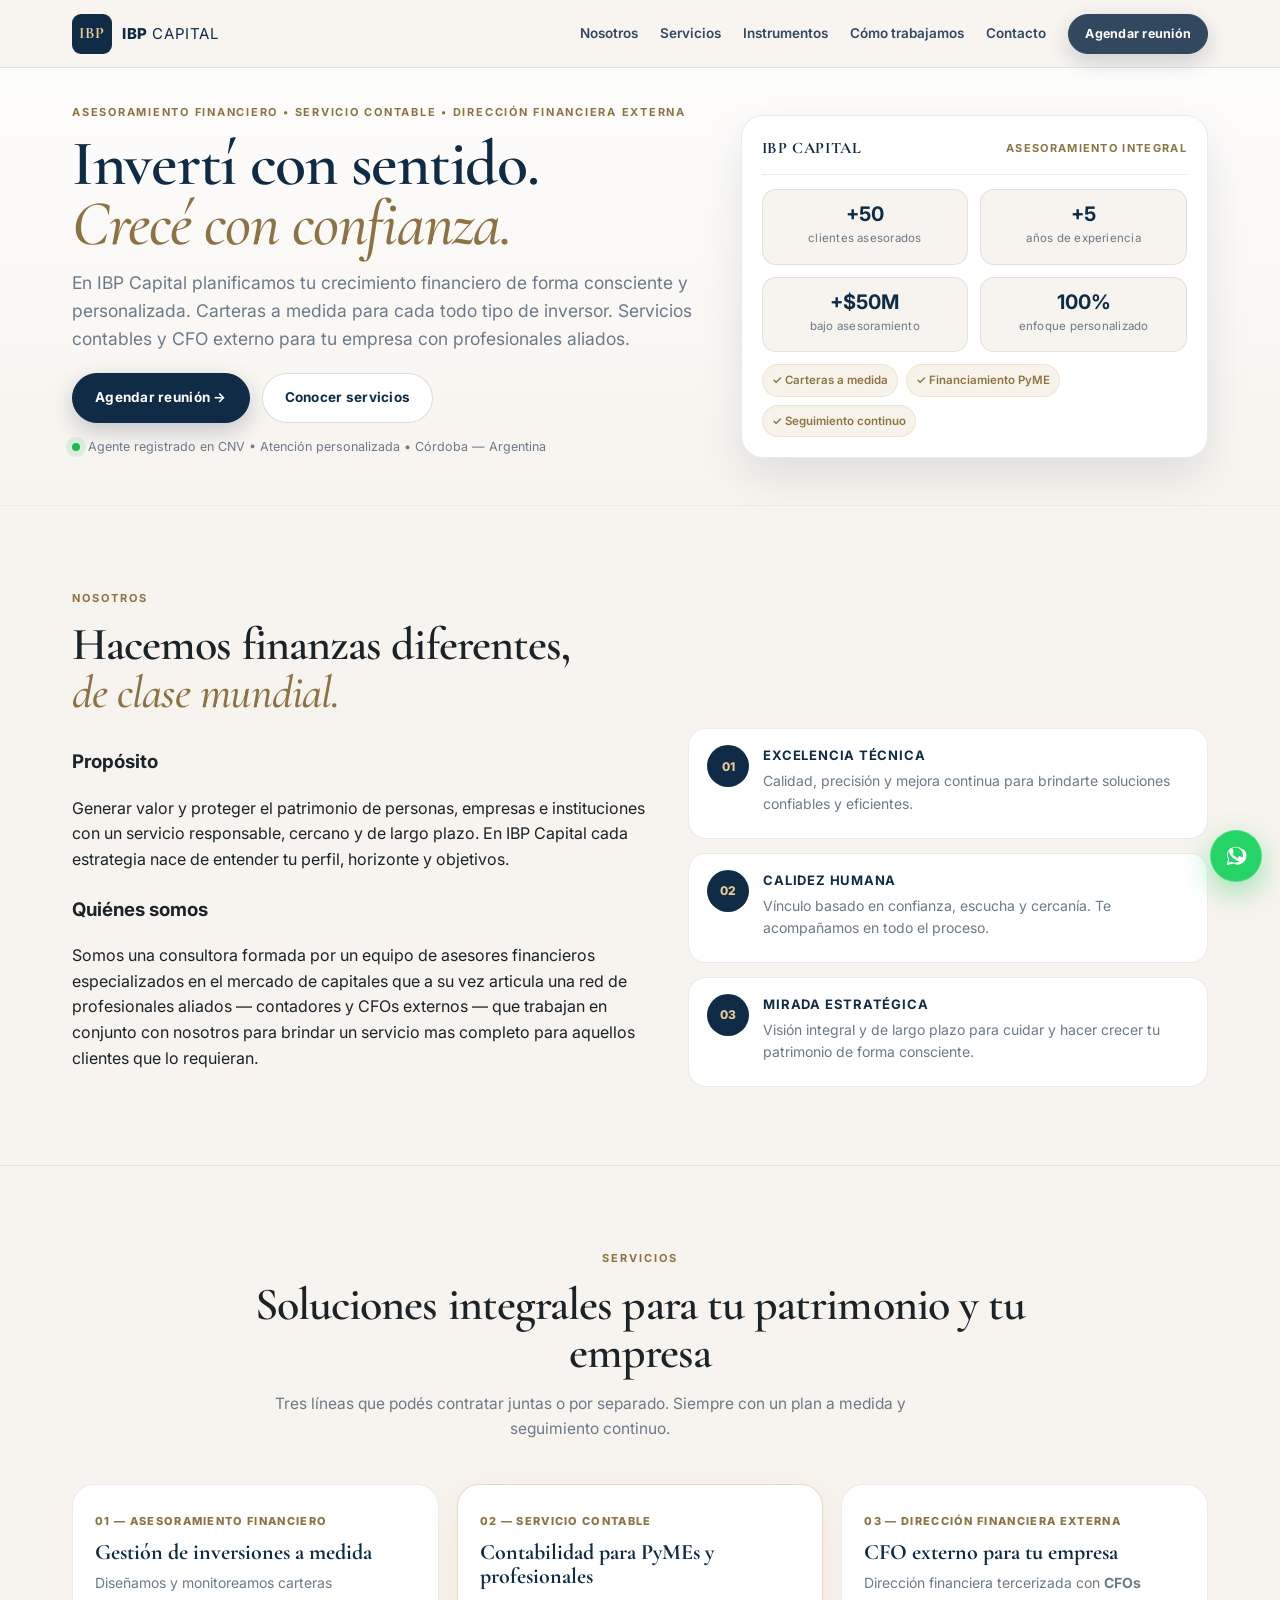
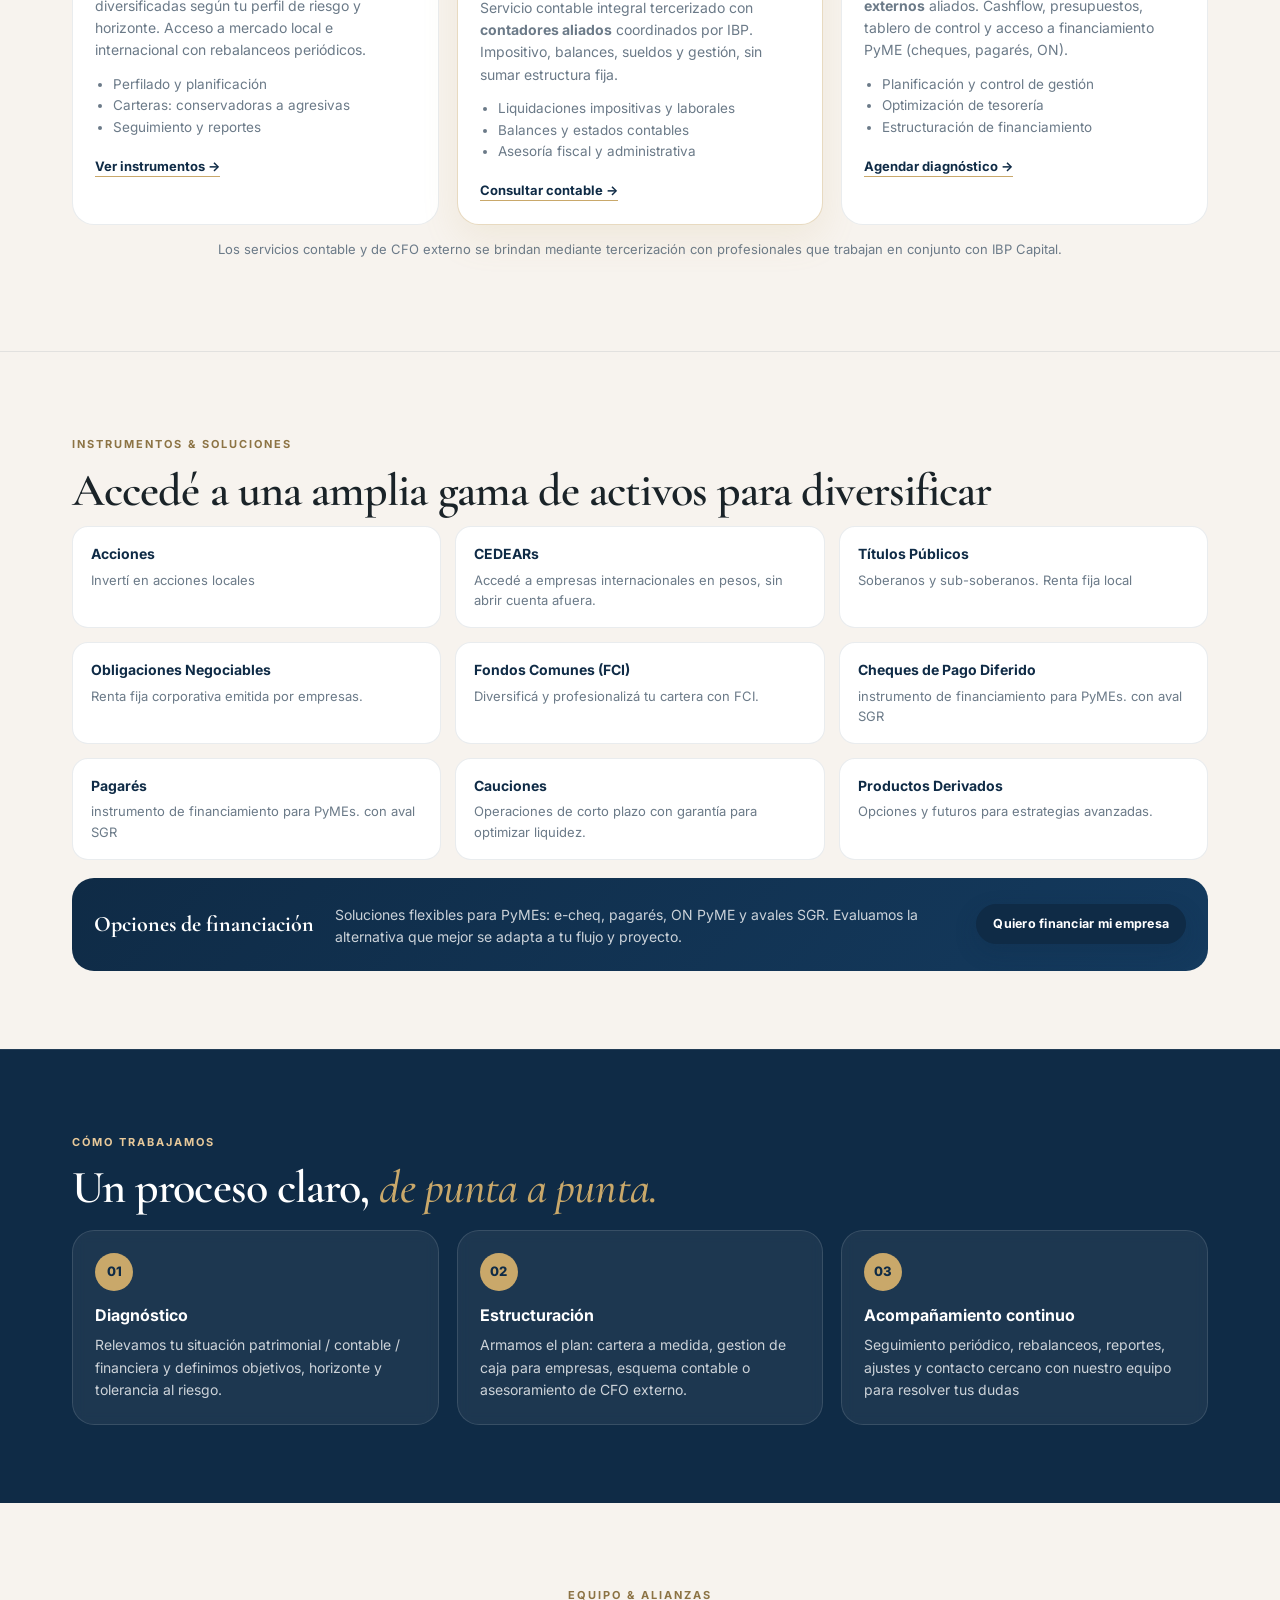
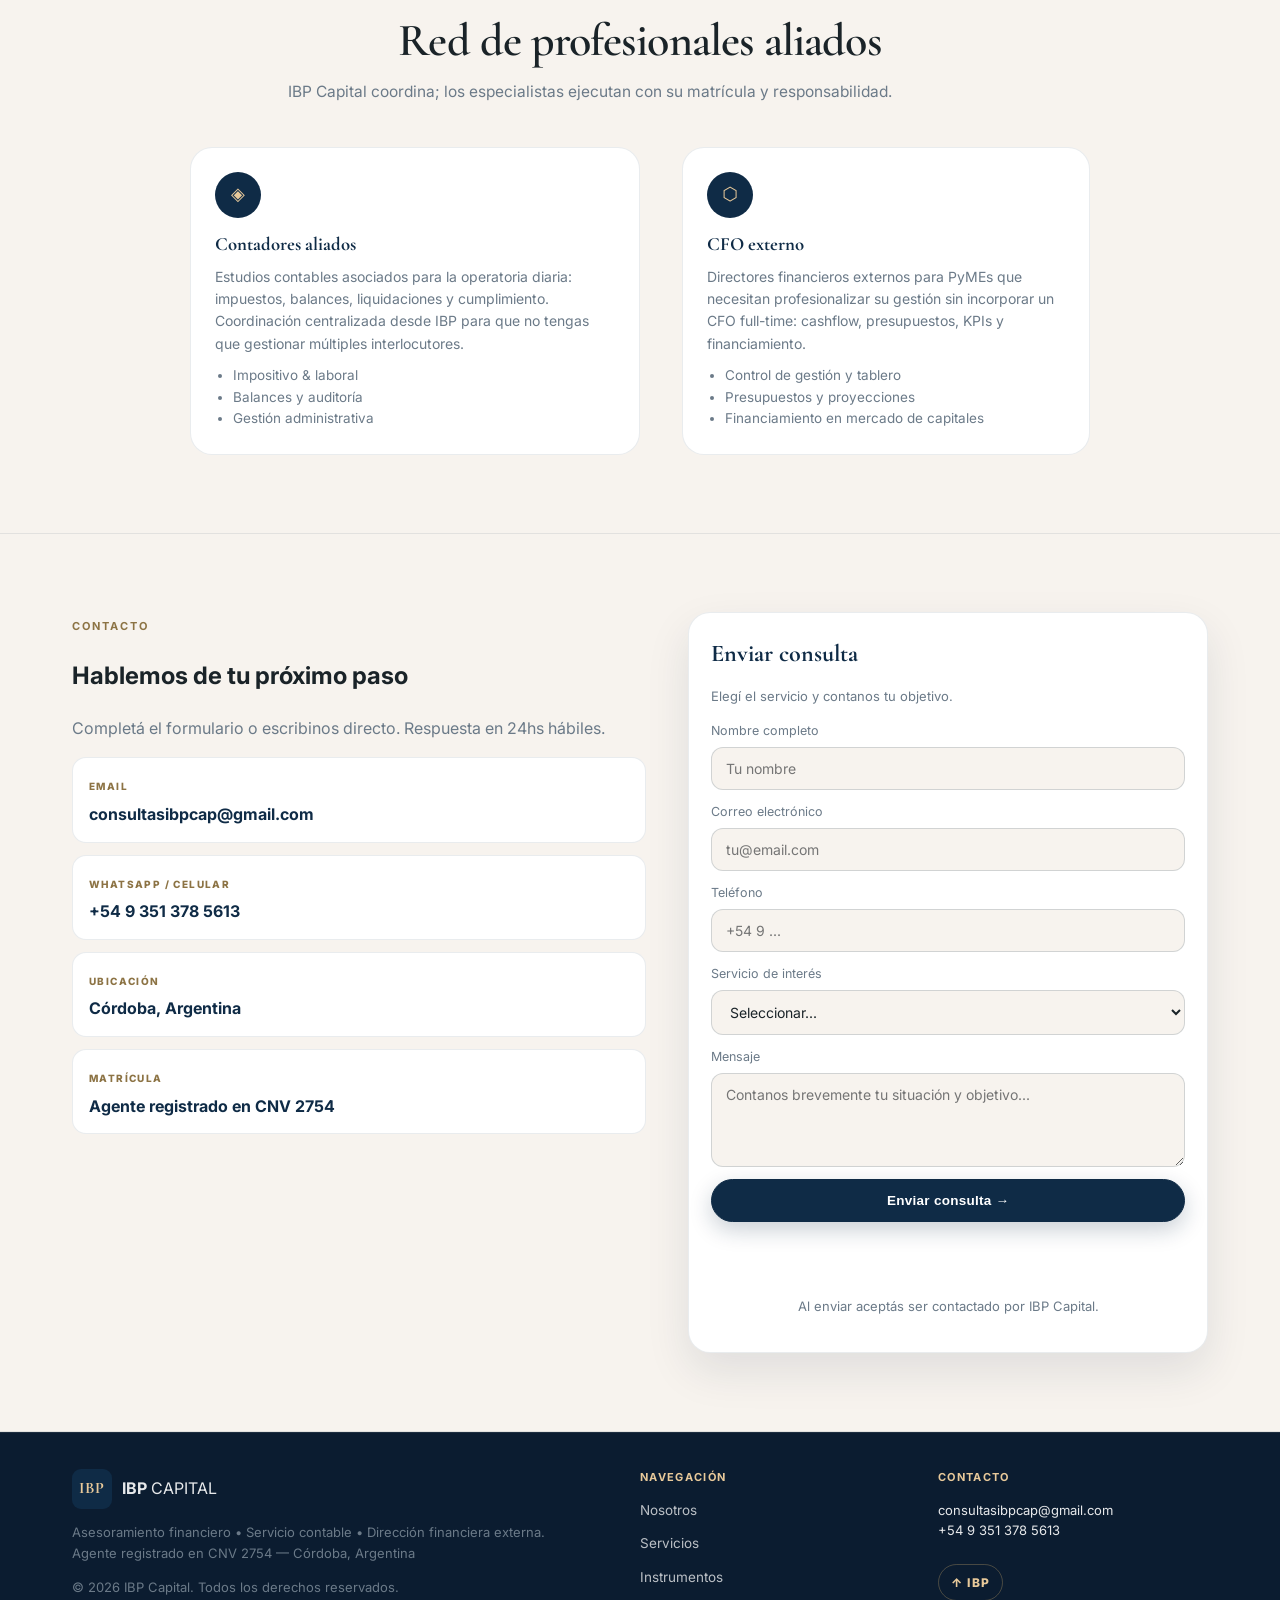
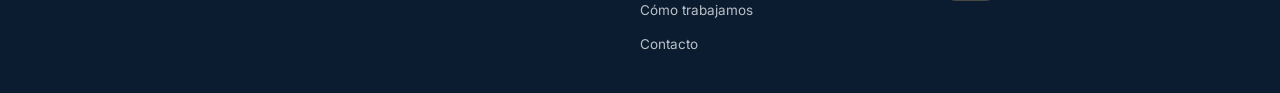
==== index.html @ ffd7634f "feat: IBP Capital v1 - HTML light crema + formularios a consultasibpcap@gmail.com" ====
<!DOCTYPE html>
<html lang="es">
<head>
  <meta charset="UTF-8" />
  <meta name="viewport" content="width=device-width, initial-scale=1.0" />
  <!-- EDITABLE: SEO -->
  <title>IBP Capital | Asesoramiento financiero, servicio contable y dirección financiera externa</title>
  <meta name="description" content="IBP Capital — Asesoramiento financiero, servicio contable y dirección financiera externa (CFO externo) para PyMEs, empresas y familias. Estrategias a medida, con profesionales aliados. Agente registrado CNV." />
  <meta property="og:title" content="IBP Capital" />
  <meta property="og:description" content="Invertí con sentido. Crecé con confianza. Asesoramiento financiero + Contable + CFO externo." />
  <link rel="icon" href="data:image/svg+xml,<svg xmlns='http://www.w3.org/2000/svg' viewBox='0 0 32 32'><rect width='32' height='32' rx='6' fill='%230F2B46'/><text x='50%' y='55%' dominant-baseline='middle' text-anchor='middle' font-family='serif' font-weight='700' font-size='14' fill='%23C9A86A'>IBP</text></svg>" />
  <link rel="preconnect" href="https://fonts.googleapis.com">
  <link rel="preconnect" href="https://fonts.gstatic.com" crossorigin>
  <link href="https://fonts.googleapis.com/css2?family=Cormorant+Garamond:wght@500;600;700&family=Inter:wght@400;500;600;700&display=swap" rel="stylesheet">
  <link rel="stylesheet" href="css/style.css" />
</head>
<body>
  <!-- NAVBAR -->
  <nav class="navbar" id="navbar">
    <div class="container nav-inner">
      <a href="#inicio" class="logo" aria-label="IBP Capital inicio">
        <!-- LOGO PROVISORIO tipográfico -->
        <span class="logo-mark">IBP</span>
        <span class="logo-text"><strong>IBP</strong> CAPITAL</span>
      </a>
      <div class="nav-links" id="navLinks">
        <a href="#nosotros">Nosotros</a>
        <a href="#servicios">Servicios</a>
        <a href="#instrumentos">Instrumentos</a>
        <a href="#metodo">Cómo trabajamos</a>
        <a href="#contacto">Contacto</a>
        <a href="#contacto" class="btn btn-navy btn-sm">Agendar reunión</a>
      </div>
      <button class="hamburger" id="hamburger" aria-label="Abrir menú"><span></span><span></span><span></span></button>
    </div>
  </nav>

  <!-- HERO -->
  <section id="inicio" class="hero">
    <div class="container hero-grid">
      <div>
        <!-- EDITABLE: Hero -->
        <p class="eyebrow reveal">Asesoramiento financiero • Servicio contable • Dirección financiera externa</p>
        <h1 class="reveal d1">Invertí con sentido.<br><span>Crecé con confianza.</span></h1>
        <p class="hero-sub reveal d2">En IBP Capital planificamos tu crecimiento financiero de forma consciente y personalizada. Carteras a medida para cada todo tipo de inversor. Servicios contables y CFO externo para tu empresa con profesionales aliados.</p>
        <div class="hero-actions reveal d3">
          <a href="#contacto" class="btn btn-navy">Agendar reunión →</a>
          <a href="#servicios" class="btn btn-ghost">Conocer servicios</a>
        </div>
        <p class="hero-trust reveal d3"><span class="dot"></span> Agente registrado en CNV • Atención personalizada • Córdoba — Argentina</p>
      </div>
      <div class="hero-card reveal d1">
        <div class="hero-card-head">
          <strong>IBP CAPITAL</strong><span>Asesoramiento integral</span>
        </div>
        <div class="hero-stats">
          <!-- EDITABLE: Stats -->
          <div><strong>+50</strong><span>clientes asesorados</span></div>
          <div><strong>+5</strong><span>años de experiencia</span></div>
          <div><strong>+$50M</strong><span>bajo asesoramiento</span></div>
          <div><strong>100%</strong><span>enfoque personalizado</span></div>
        </div>
        <div class="hero-mini">
          <span>✓ Carteras a medida</span><span>✓ Financiamiento PyME</span><span>✓ Seguimiento continuo</span>
        </div>
      </div>
    </div>
  </section>

  <!-- PROPÓSITO / VALORES — inspiración SyC -->
  <section id="nosotros" class="section">
    <div class="container">
      <div class="section-header reveal">
        <span class="section-num">Nosotros</span>
        <h2>Hacemos finanzas diferentes,<br><em>de clase mundial.</em></h2>
      </div>
      <div class="grid-2">
        <!-- EDITABLE: Nosotros -->
        <div class="reveal">
          <h3>Propósito</h3>
          <p>Generar valor y proteger el patrimonio de personas, empresas e instituciones con un servicio responsable, cercano y de largo plazo. En IBP Capital cada estrategia nace de entender tu perfil, horizonte y objetivos.</p>
          <h3 style="margin-top:22px">Quiénes somos</h3>
          <p>Somos una consultora formada por un equipo de asesores financieros especializados en el mercado de capitales que a su vez articula una red de profesionales aliados — contadores y CFOs externos — que trabajan en conjunto con nosotros para brindar un servicio mas completo para aquellos clientes que lo requieran.</p>

        </div>
        <div class="valores reveal d1">
          <div class="valor">
            <span>01</span>
            <div><h4>Excelencia Técnica</h4><p>Calidad, precisión y mejora continua para brindarte soluciones confiables y eficientes.</p></div>
          </div>
          <div class="valor">
            <span>02</span>
            <div><h4>Calidez Humana</h4><p>Vínculo basado en confianza, escucha y cercanía. Te acompañamos en todo el proceso.</p></div>
          </div>
          <div class="valor">
            <span>03</span>
            <div><h4>Mirada Estratégica</h4><p>Visión integral y de largo plazo para cuidar y hacer crecer tu patrimonio de forma consciente.</p></div>
          </div>

        </div>
      </div>
    </div>
  </section>

  <!-- SERVICIOS PRINCIPALES — 3 pilares IBP -->
  <section id="servicios" class="section section-cream">
    <div class="container">
      <div class="section-header center reveal">
        <span class="section-num">Servicios</span>
        <!-- EDITABLE: Header servicios -->
        <h2>Soluciones integrales para tu patrimonio y tu empresa</h2>
        <p class="section-sub">Tres líneas que podés contratar juntas o por separado. Siempre con un plan a medida y seguimiento continuo.</p>
      </div>
      <div class="cards-3">
        <!-- EDITABLE: Servicio 1 -->
        <article class="card reveal">
          <span class="card-num">01 — Asesoramiento financiero</span>
          <h3>Gestión de inversiones a medida</h3>
          <p>Diseñamos y monitoreamos carteras diversificadas según tu perfil de riesgo y horizonte. Acceso a mercado local e internacional con rebalanceos periódicos.</p>
          <ul>
            <li>Perfilado y planificación</li>
            <li>Carteras: conservadoras a agresivas</li>
            <li>Seguimiento y reportes</li>
          </ul>
          <a href="#instrumentos" class="card-link">Ver instrumentos →</a>
        </article>
        <!-- EDITABLE: Servicio 2 -->
        <article class="card card-featured reveal d1">
          <span class="card-num">02 — Servicio contable</span>
          <h3>Contabilidad para PyMEs y profesionales</h3>
          <p>Servicio contable integral tercerizado con <strong>contadores aliados</strong> coordinados por IBP. Impositivo, balances, sueldos y gestión, sin sumar estructura fija.</p>
          <ul>
            <li>Liquidaciones impositivas y laborales</li>
            <li>Balances y estados contables</li>
            <li>Asesoría fiscal y administrativa</li>
          </ul>
          <a href="#contacto" class="card-link">Consultar contable →</a>
        </article>
        <!-- EDITABLE: Servicio 3 -->
        <article class="card reveal d2">
          <span class="card-num">03 — Dirección financiera externa</span>
          <h3>CFO externo para tu empresa</h3>
          <p>Dirección financiera tercerizada con <strong>CFOs externos</strong> aliados. Cashflow, presupuestos, tablero de control y acceso a financiamiento PyME (cheques, pagarés, ON).</p>
          <ul>
            <li>Planificación y control de gestión</li>
            <li>Optimización de tesorería</li>
            <li>Estructuración de financiamiento</li>
          </ul>
          <a href="#contacto" class="card-link">Agendar diagnóstico →</a>
        </article>
      </div>
      <p class="center muted small" style="margin-top:14px">Los servicios contable y de CFO externo se brindan mediante tercerización con profesionales que trabajan en conjunto con IBP Capital.</p>
    </div>
  </section>

  <!-- INSTRUMENTOS — grid SyC -->
  <section id="instrumentos" class="section">
    <div class="container">
      <div class="section-header reveal">
        <span class="section-num">Instrumentos & Soluciones</span>
        <h2>Accedé a una amplia gama de activos para diversificar</h2>

      </div>
      <div class="grid-instrumentos reveal d1">
        <!-- EDITABLE: cada instrumento -->
        <div class="inst"><h4>Acciones</h4><p>Invertí en acciones locales</p></div>
        <div class="inst"><h4>CEDEARs</h4><p>Accedé a empresas internacionales en pesos, sin abrir cuenta afuera.</p></div>
        <div class="inst"><h4>Títulos Públicos</h4><p>Soberanos y sub-soberanos. Renta fija local</p></div>
        <div class="inst"><h4>Obligaciones Negociables</h4><p>Renta fija corporativa emitida por empresas.</p></div>
        <div class="inst"><h4>Fondos Comunes (FCI)</h4><p>Diversificá y profesionalizá tu cartera con FCI.</p></div>
        <div class="inst"><h4>Cheques de Pago Diferido</h4><p>instrumento de financiamiento para PyMEs. con aval SGR</p></div>
        <div class="inst"><h4>Pagarés</h4><p>instrumento de financiamiento para PyMEs. con aval SGR</p></div>
        <div class="inst"><h4>Cauciones</h4><p>Operaciones de corto plazo con garantía para optimizar liquidez.</p></div>
        <div class="inst"><h4>Productos Derivados</h4><p>Opciones y futuros para estrategias avanzadas.</p></div>
      </div>
      <div class="financiacion reveal">
        <h3>Opciones de financiación</h3>
        <p>Soluciones flexibles para PyMEs: e-cheq, pagarés, ON PyME y avales SGR. Evaluamos la alternativa que mejor se adapta a tu flujo y proyecto.</p>
        <a href="#contacto" class="btn btn-navy btn-sm">Quiero financiar mi empresa</a>
      </div>
    </div>
  </section>

  <!-- CÓMO TRABAJAMOS — 3 pasos Mabra -->
  <section id="metodo" class="section section-navy">
    <div class="container">
      <div class="section-header reveal">
        <span class="section-num light">Cómo trabajamos</span>
        <h2 style="color:#fff">Un proceso claro, <em style="color:var(--gold)">de punta a punta.</em></h2>
      </div>
      <div class="steps">
        <div class="step reveal">
          <span>01</span>
          <h4>Diagnóstico</h4>
          <p>Relevamos tu situación patrimonial / contable / financiera y definimos objetivos, horizonte y tolerancia al riesgo.</p>
        </div>
        <div class="step reveal d1">
          <span>02</span>
          <h4>Estructuración</h4>
          <p>Armamos el plan: cartera a medida, gestion de caja para empresas, esquema contable o asesoramiento de CFO externo.</p>
        </div>
        <div class="step reveal d2">
          <span>03</span>
          <h4>Acompañamiento continuo</h4>
          <p>Seguimiento periódico, rebalanceos, reportes, ajustes y contacto cercano con nuestro equipo para resolver tus dudas</p>
        </div>
      </div>
    </div>
  </section>

  <!-- EQUIPO / ALIANZAS — solo Contador y CFO externo -->
  <section class="section">
    <div class="container">
      <div class="section-header center reveal">
        <span class="section-num">Equipo & Alianzas</span>
        <h2>Red de profesionales aliados</h2>
        <p class="section-sub">IBP Capital coordina; los especialistas ejecutan con su matrícula y responsabilidad.</p>
      </div>
      <div class="grid-2 equipo-grid">
        <div class="equipo-card reveal">
          <div class="equipo-icon">◈</div>
          <h3>Contadores aliados</h3>
          <p>Estudios contables asociados para la operatoria diaria: impuestos, balances, liquidaciones y cumplimiento. Coordinación centralizada desde IBP para que no tengas que gestionar múltiples interlocutores.</p>
          <ul><li>Impositivo & laboral</li><li>Balances y auditoría</li><li>Gestión administrativa</li></ul>
        </div>
        <div class="equipo-card reveal d1">
          <div class="equipo-icon">⬡</div>
          <h3>CFO externo</h3>
          <p>Directores financieros externos para PyMEs que necesitan profesionalizar su gestión sin incorporar un CFO full-time: cashflow, presupuestos, KPIs y financiamiento.</p>
          <ul><li>Control de gestión y tablero</li><li>Presupuestos y proyecciones</li><li>Financiamiento en mercado de capitales</li></ul>
        </div>
      </div>
    </div>
  </section>

  <!-- CONTACTO -->
  <section id="contacto" class="section section-cream">
    <div class="container">
      <div class="grid-2">
        <div class="reveal">
          <span class="section-num">Contacto</span>
          <h2>Hablemos de tu próximo paso</h2>
          <p class="muted">Completá el formulario o escribinos directo. Respuesta en 24hs hábiles.</p>
          <div class="contact-info">
            <!-- EDITABLE: Contacto -->
            <div class="ci"><span>Email</span><a href="mailto:consultasibpcap@gmail.com">consultasibpcap@gmail.com</a></div>
            <div class="ci"><span>WhatsApp / Celular</span><a href="https://wa.me/5493513785613?text=Hola%20IBP%20Capital%20quisiera%20asesoramiento">+54 9 351 378 5613</a></div>
            <div class="ci"><span>Ubicación</span><strong>Córdoba, Argentina</strong></div>
            <div class="ci"><span>Matrícula</span><strong>Agente registrado en CNV 2754</strong></div>
          </div>
        </div>
        <div class="form-wrap reveal d1">
          <h3>Enviar consulta</h3>
          <p class="muted small">Elegí el servicio y contanos tu objetivo.</p>
          <!-- EDITABLE: Formulario -->
          <form id="contactForm" action="https://formsubmit.co/consultasibpcap@gmail.com" method="POST">
            <input type="hidden" name="_subject" value="Nueva consulta IBP Capital web" />
            <input type="hidden" name="_captcha" value="false" />
            <input type="hidden" name="_template" value="table" />
            <input type="hidden" name="_next" value="https://ibp-capital.vercel.app" />
            <input type="text" name="_honey" style="display:none" />
            <label>Nombre completo<input type="text" name="nombre" placeholder="Tu nombre" required /></label>
            <label>Correo electrónico<input type="email" name="email" placeholder="tu@email.com" required /></label>
            <label>Teléfono<input type="tel" name="telefono" placeholder="+54 9 ... " /></label>
            <label>Servicio de interés
              <select name="servicio" required>
                <option value="">Seleccionar...</option>
                <option>Asesoramiento financiero</option>
                <option>Servicio contable</option>
                <option>Dirección financiera externa (CFO)</option>
                <option>Financiamiento PyME</option>
                <option>Otro</option>
              </select>
            </label>
            <label>Mensaje<textarea name="mensaje" rows="4" placeholder="Contanos brevemente tu situación y objetivo..." required></textarea></label>
            <button type="submit" class="btn btn-navy btn-block" id="submitBtn">Enviar consulta →</button>
            <p id="formStatus" class="form-status"></p>
            <p class="muted small" style="text-align:center; margin-top:6px">Al enviar aceptás ser contactado por IBP Capital.</p>
          </form>
        </div>
      </div>
    </div>
  </section>

  <footer class="footer">
    <div class="container">
      <div class="footer-grid">
        <div>
          <div class="logo footer-logo"><span class="logo-mark">IBP</span><span><strong>IBP</strong> CAPITAL</span></div>
          <p class="muted small">Asesoramiento financiero • Servicio contable • Dirección financiera externa.<br>Agente registrado en CNV 2754 — Córdoba, Argentina</p>
          <p class="muted small">© 2026 IBP Capital. Todos los derechos reservados.</p>
        </div>
        <div>
          <h4>Navegación</h4>
          <ul class="footer-links">
            <li><a href="#nosotros">Nosotros</a></li><li><a href="#servicios">Servicios</a></li><li><a href="#instrumentos">Instrumentos</a></li><li><a href="#metodo">Cómo trabajamos</a></li><li><a href="#contacto">Contacto</a></li>
          </ul>
        </div>
        <div>
          <h4>Contacto</h4>
          <p class="small"><a href="mailto:consultasibpcap@gmail.com">consultasibpcap@gmail.com</a><br><a href="https://wa.me/5493513785613">+54 9 351 378 5613</a></p>
          <a href="#inicio" class="to-top">↑ IBP</a>
        </div>
      </div>
    </div>
  </footer>

  <a class="whatsapp-float" href="https://wa.me/5493513785613?text=Hola%20IBP%20Capital%20quisiera%20asesoramiento" target="_blank" rel="noopener" aria-label="WhatsApp IBP Capital">
    <svg viewBox="0 0 24 24" width="22" height="22" fill="currentColor"><path d="M19.05 4.94A9.91 9.91 0 0 0 12.04 2C6.58 2 2.14 6.45 2.14 10.92c0 1.57.41 3.1 1.19 4.45L2 22l6.77-1.78a9.87 9.87 0 0 0 4.74 1.21h.01c5.46 0 9.9-4.45 9.9-9.92 0-2.65-1.03-5.14-2.9-7.01l.03.04ZM12.05 19.6h-.01a8.13 8.13 0 0 1-4.15-1.14l-.3-.18-4.02 1.06 1.07-3.92-.2-.4a8.09 8.09 0 0 1-1.24-4.1c0-4.52 3.67-8.2 8.19-8.2 2.19 0 4.25.85 5.8 2.4a8.18 8.18 0 0 1 2.4 5.8c0 4.52-3.68 8.2-8.19 8.2l.45-.52Zm6.7-6.16c-.37-.19-2.2-1.09-2.54-1.21-.34-.12-.59-.19-.84.19-.25.37-.96 1.21-1.18 1.46-.22.25-.44.28-.81.09-.37-.19-1.56-.58-2.97-1.84-1.1-.98-1.84-2.19-2.06-2.56-.22-.37-.02-.57.16-.76.16-.16.37-.44.56-.66.18-.22.25-.37.37-.62.12-.25.06-.47-.03-.66-.09-.19-.84-2.03-1.15-2.78-.3-.72-.61-.62-.84-.63l-.72-.01c-.25 0-.66.09-1 .47-.34.37-1.31 1.28-1.31 3.12s1.34 3.62 1.53 3.87c.19.25 2.64 4.03 6.4 5.65.89.38 1.59.61 2.13.78.9.29 1.71.25 2.36.15.72-.11 2.2-.9 2.51-1.77.31-.87.31-1.62.22-1.77-.09-.15-.34-.25-.71-.43l-.02-.02Z"/></svg>
  </a>
  <script src="js/main.js"></script>
</body>
</html>
---- css/style.css ----
:root{
  --bg:#F7F3EE;
  --bg-cream:#F0E8D9;
  --bg-white:#FFFFFF;
  --navy:#0F2B46;
  --navy2:#143A5E;
  --navy3:#0B1C30;
  --gold:#C9A86A;
  --gold2:#E8C99A;
  --gold3:#8C7344;
  --line:rgba(15,43,70,.09);
  --line2:rgba(15,43,70,.16);
  --text:#1A2328;
  --muted:#6B7A88;
  --muted2:#8A9AA8;
  --radius:18px;
  --radius-lg:22px;
  --max:1180px;
  --nav-h:68px;
}
*{box-sizing:border-box}
html{scroll-behavior:smooth}
body{margin:0; background:var(--bg); color:var(--text); font-family:Inter, system-ui, sans-serif; line-height:1.6; -webkit-font-smoothing:antialiased}
a{color:inherit; text-decoration:none}
img{max-width:100%}
.container{max-width:var(--max); margin:0 auto; padding:0 22px}
.section{padding:78px 0; position:relative}
.section-cream{background:var(--bg); border-top:1px solid var(--line); border-bottom:1px solid var(--line)}
.section-navy{background:var(--navy); color:#fff; border-top:1px solid rgba(255,255,255,.08)}
.section-header h2{font-family:"Cormorant Garamond", serif; font-size: clamp(32px, 4.2vw, 46px); line-height:1.05; margin:10px 0 12px; font-weight:600; letter-spacing:-.02em}
.section-header.center{text-align:center; max-width:780px; margin:0 auto 42px}
.section-header h2 em{font-weight:500; font-style:italic; color:var(--gold3)}
.section-navy .section-header h2 em{color:var(--gold2)}
.section-sub{color:var(--muted); font-size:15.5px; max-width:680px}
.section-navy .section-sub{color:rgba(255,255,255,.72)}
.section-num{font-size:11px; letter-spacing:.18em; text-transform:uppercase; color:var(--gold3); font-weight:700}
.section-num.light{color:var(--gold2)}
.grid-2{display:grid; grid-template-columns:1.05fr .95fr; gap:42px}
@media(max-width:900px){ .grid-2{grid-template-columns:1fr} .section{padding:54px 0} }
.eyebrow{font-size:11px; letter-spacing:.16em; text-transform:uppercase; color:var(--gold3); font-weight:700; margin:0 0 12px}
.muted{color:var(--muted)} .small{font-size:13px} .center{text-align:center}

/* NAV */
.navbar{position:fixed; inset:0 0 auto 0; height:var(--nav-h); display:flex; align-items:center; background:rgba(247,243,238,.86); backdrop-filter:blur(14px) saturate(1.2); border-bottom:1px solid var(--line); z-index:40}
.nav-inner{display:flex; align-items:center; justify-content:space-between; width:100%}
.logo{display:flex; align-items:center; gap:10px}
.logo-mark{width:40px; height:40px; display:grid; place-items:center; background:var(--navy); color:var(--gold2); font-family:"Cormorant Garamond", serif; font-weight:700; font-size:16px; letter-spacing:.06em; border-radius:9px}
.logo-text{font-size:15px; letter-spacing:.04em; color:var(--navy)}
.logo-text strong{font-weight:800}
.logo-badge{font-size:9px; font-weight:800; letter-spacing:.1em; background:var(--gold); color:var(--navy); padding:4px 6px; border-radius:999px}
.nav-links{display:flex; align-items:center; gap:22px; font-size:13.5px; font-weight:600; color:var(--navy)}
.nav-links a{opacity:.85; transition:.2s} .nav-links a:hover{opacity:1; color:var(--gold3)}
.hamburger{display:none; flex-direction:column; gap:5px; background:none; border:none; cursor:pointer; padding:6px}
.hamburger span{width:22px; height:2px; background:var(--navy); border-radius:2px; transition:.2s}
@media(max-width:860px){
  .nav-links{position:fixed; top:var(--nav-h); left:0; right:0; background:var(--bg-white); border-bottom:1px solid var(--line); flex-direction:column; align-items:flex-start; padding:18px 22px 22px; gap:14px; transform:translateY(-120%); opacity:0; pointer-events:none; transition:.25s}
  .nav-links.open{transform:translateY(0); opacity:1; pointer-events:auto}
  .hamburger{display:flex}
}

/* BUTTONS */
.btn{display:inline-flex; align-items:center; justify-content:center; gap:8px; padding:13px 22px; border-radius:999px; font-size:13.5px; font-weight:700; letter-spacing:.02em; border:1px solid transparent; cursor:pointer; transition:.22s}
.btn-navy{background:var(--navy); color:#fff; border-color:var(--navy); box-shadow:0 8px 22px rgba(15,43,70,.22)}
.btn-navy:hover{background:var(--navy2); transform:translateY(-1px)}
.btn-ghost{background:var(--bg-white); color:var(--navy); border-color:var(--line2)}
.btn-ghost:hover{border-color:var(--navy); background:#fff}
.btn-sm{padding:9px 16px; font-size:12.5px}
.btn-block{width:100%}

/* HERO */
.hero{padding: calc(var(--nav-h) + 36px) 0 36px; background: linear-gradient(180deg, var(--bg-white), var(--bg)); border-bottom:1px solid var(--line)}
.hero-grid{display:grid; grid-template-columns:1.15fr .85fr; gap:36px; align-items:center}
@media(max-width:900px){ .hero-grid{grid-template-columns:1fr} }
.hero h1{font-family:"Cormorant Garamond", serif; font-size: clamp(42px, 5.6vw, 64px); line-height:.95; margin:0; font-weight:600; color:var(--navy); letter-spacing:-.02em}
.hero h1 span{font-style:italic; font-weight:500; color:var(--gold3)}
.hero-sub{color:var(--muted); font-size: clamp(15px, 1.5vw, 17.5px); margin:14px 0 20px; max-width:640px}
.hero-sub strong{color:var(--text)}
.hero-actions{display:flex; gap:12px; flex-wrap:wrap}
.hero-trust{margin-top:14px; font-size:12.5px; color:var(--muted); display:flex; align-items:center; gap:8px}
.hero-trust .dot{width:8px; height:8px; background:#1DB954; border-radius:50%; display:inline-block; box-shadow:0 0 0 6px rgba(29,185,84,.12)}
.hero-card{background:var(--bg-white); border:1px solid var(--line); border-radius:var(--radius-lg); padding:20px; box-shadow:0 18px 44px rgba(15,43,70,.10)}
.hero-card-head{display:flex; justify-content:space-between; align-items:center; border-bottom:1px solid var(--line); padding-bottom:12px; margin-bottom:14px}
.hero-card-head strong{font-family:"Cormorant Garamond", serif; color:var(--navy); letter-spacing:.04em}
.hero-card-head span{font-size:11px; letter-spacing:.12em; text-transform:uppercase; color:var(--gold3); font-weight:700}
.hero-stats{display:grid; grid-template-columns:1fr 1fr; gap:12px}
.hero-stats div{background:var(--bg); border:1px solid var(--line); border-radius:14px; padding:14px; text-align:center}
.hero-stats strong{display:block; font-size:20px; color:var(--navy); line-height:1}
.hero-stats span{font-size:11.5px; color:var(--muted); letter-spacing:.02em}
.hero-mini{display:flex; flex-wrap:wrap; gap:8px; margin-top:12px}
.hero-mini span{font-size:11.5px; background:rgba(201,168,106,.14); border:1px solid rgba(201,168,106,.22); color:var(--gold3); padding:6px 9px; border-radius:999px; font-weight:600}

/* VALORES */
.valores{display:grid; gap:14px}
.valor{display:flex; gap:14px; background:var(--bg-white); border:1px solid var(--line); border-radius:var(--radius); padding:16px 18px; transition:.2s}
.valor:hover{border-color:rgba(201,168,106,.32); transform:translateY(-1px)}
.valor span{width:42px; height:42px; display:grid; place-items:center; background:var(--navy); color:var(--gold2); border-radius:50%; font-size:12px; font-weight:800; flex-shrink:0}
.valor h4{margin:0; font-size:13px; letter-spacing:.06em; text-transform:uppercase; color:var(--navy)}
.valor p{margin:4px 0 0; font-size:14px; color:var(--muted)}

/* CARDS */
.cards-3{display:grid; grid-template-columns:repeat(3,1fr); gap:18px}
@media(max-width:980px){ .cards-3{grid-template-columns:1fr} }
.card{background:var(--bg-white); border:1px solid var(--line); border-radius:var(--radius-lg); padding:22px; position:relative; transition:.22s}
.card:hover{transform:translateY(-2px); box-shadow:0 14px 36px rgba(15,43,70,.10); border-color:rgba(201,168,106,.26)}
.card-featured{border-color:rgba(201,168,106,.42); box-shadow:0 14px 36px rgba(201,168,106,.14)}
.card-featured .badge{position:absolute; top:14px; right:14px; font-size:10px; font-weight:800; letter-spacing:.1em; text-transform:uppercase; background:var(--gold); color:var(--navy); padding:6px 9px; border-radius:999px}
.card-num{font-size:11px; letter-spacing:.12em; text-transform:uppercase; color:var(--gold3); font-weight:800}
.card h3{font-family:"Cormorant Garamond", serif; font-size:22px; margin:8px 0 8px; color:var(--navy); line-height:1.1}
.card p{font-size:14px; color:var(--muted); margin:0}
.card ul{margin:12px 0 14px; padding-left:18px; color:var(--muted); font-size:13.5px}
.card-link{font-size:13px; font-weight:700; color:var(--navy); border-bottom:1px solid var(--gold); padding-bottom:2px}

/* INSTRUMENTOS */
.grid-instrumentos{display:grid; grid-template-columns:repeat(3,1fr); gap:14px}
@media(max-width:980px){ .grid-instrumentos{grid-template-columns:1fr 1fr} }
@media(max-width:560px){ .grid-instrumentos{grid-template-columns:1fr} }
.inst{background:var(--bg-white); border:1px solid var(--line); border-radius:16px; padding:16px 18px; transition:.2s}
.inst:hover{border-color:rgba(201,168,106,.28)}
.inst h4{margin:0 0 4px; font-size:14px; color:var(--navy)}
.inst p{margin:0; font-size:13px; color:var(--muted)}
.financiacion{margin-top:18px; background:linear-gradient(135deg, var(--navy), var(--navy2)); color:#fff; border-radius:var(--radius-lg); padding:22px; display:flex; justify-content:space-between; align-items:center; gap:16px; flex-wrap:wrap}
.financiacion h3{margin:0; font-family:"Cormorant Garamond", serif; font-size:22px}
.financiacion p{margin:4px 0 0; color:rgba(255,255,255,.78); font-size:14px; max-width:620px}

/* STEPS */
.steps{display:grid; grid-template-columns:repeat(3,1fr); gap:18px; margin-top:18px}
@media(max-width:800px){ .steps{grid-template-columns:1fr} }
.step{background:rgba(255,255,255,.06); border:1px solid rgba(255,255,255,.12); border-radius:var(--radius-lg); padding:22px; backdrop-filter:blur(6px)}
.step span{width:38px; height:38px; display:grid; place-items:center; background:var(--gold); color:var(--navy); border-radius:50%; font-weight:800; font-size:13px}
.step h4{margin:12px 0 6px; font-size:16px; color:#fff}
.step p{margin:0; font-size:14px; color:rgba(255,255,255,.78)}

/* EQUIPO */
.equipo-grid{max-width:900px; margin:0 auto}
.equipo-card{background:var(--bg-white); border:1px solid var(--line); border-radius:var(--radius-lg); padding:24px; transition:.2s}
.equipo-card:hover{border-color:rgba(201,168,106,.28)}
.equipo-icon{width:46px; height:46px; display:grid; place-items:center; background:var(--navy); color:var(--gold2); border-radius:50%; font-size:18px}
.equipo-card h3{font-family:"Cormorant Garamond", serif; margin:12px 0 6px; color:var(--navy)}
.equipo-card p{margin:0; color:var(--muted); font-size:14px}
.equipo-card ul{margin:10px 0 0; padding-left:18px; color:var(--muted); font-size:13.5px}

/* CONTACTO */
.contact-info{display:grid; gap:12px; margin-top:16px}
.ci{background:var(--bg-white); border:1px solid var(--line); border-radius:14px; padding:14px 16px}
.ci span{font-size:10px; letter-spacing:.14em; text-transform:uppercase; color:var(--gold3); font-weight:800}
.ci a{color:var(--navy); font-weight:700; display:block; margin-top:4px}
.ci strong{display:block; margin-top:4px; color:var(--navy)}
.form-wrap{background:var(--bg-white); border:1px solid var(--line); border-radius:var(--radius-lg); padding:22px; box-shadow:0 18px 44px rgba(15,43,70,.10)}
.form-wrap h3{font-family:"Cormorant Garamond", serif; margin:0; color:var(--navy); font-size:24px}
.form-wrap form{display:grid; gap:12px; margin-top:14px}
.form-wrap label{font-size:12.5px; color:var(--muted); display:grid; gap:6px}
.form-wrap input, .form-wrap select, .form-wrap textarea{width:100%; padding:12px 14px; border-radius:12px; border:1px solid var(--line2); background:var(--bg); color:var(--text); font-family:Inter, sans-serif; font-size:14px; outline:none; transition:.2s}
.form-wrap input:focus, .form-wrap select:focus, .form-wrap textarea:focus{border-color:var(--gold); background:#fff}
.form-status{min-height:18px; font-size:13px; color:var(--gold3)}

/* FOOTER */
.footer{background:var(--navy3); color:rgba(255,255,255,.9); border-top:1px solid rgba(255,255,255,.08); padding:36px 0}
.footer-grid{display:grid; grid-template-columns:1.4fr .7fr .7fr; gap:28px}
@media(max-width:860px){ .footer-grid{grid-template-columns:1fr} }
.footer-logo{margin-bottom:8px; display:flex; gap:10px; align-items:center}
.footer h4{font-size:11px; letter-spacing:.12em; text-transform:uppercase; color:var(--gold2); margin:0 0 10px}
.footer-links{list-style:none; padding:0; margin:0; display:grid; gap:8px}
.footer-links a{color:rgba(255,255,255,.72); font-size:13.5px}
.footer-links a:hover{color:#fff}
.to-top{display:inline-flex; margin-top:10px; font-size:12px; font-weight:800; letter-spacing:.1em; color:var(--gold2); border:1px solid rgba(201,168,106,.32); padding:8px 12px; border-radius:999px}

/* WHATSAPP */
.whatsapp-float{position:fixed; right:18px; bottom:18px; z-index:30; width:52px; height:52px; display:grid; place-items:center; background:#25D366; color:#fff; border-radius:50%; box-shadow:0 10px 28px rgba(37,211,102,.45); border:1px solid rgba(255,255,255,.18); transition:.2s}
.whatsapp-float:hover{transform:translateY(-2px) scale(1.03)}

/* REVEAL */
.reveal{opacity:0; transform:translateY(14px); transition: opacity .6s ease, transform .6s ease}
.reveal.in{opacity:1; transform:translateY(0)}
.reveal.d1{transition-delay:.08s} .reveal.d2{transition-delay:.16s} .reveal.d3{transition-delay:.24s}
@media(prefers-reduced-motion:reduce){ .reveal{opacity:1; transform:none} }
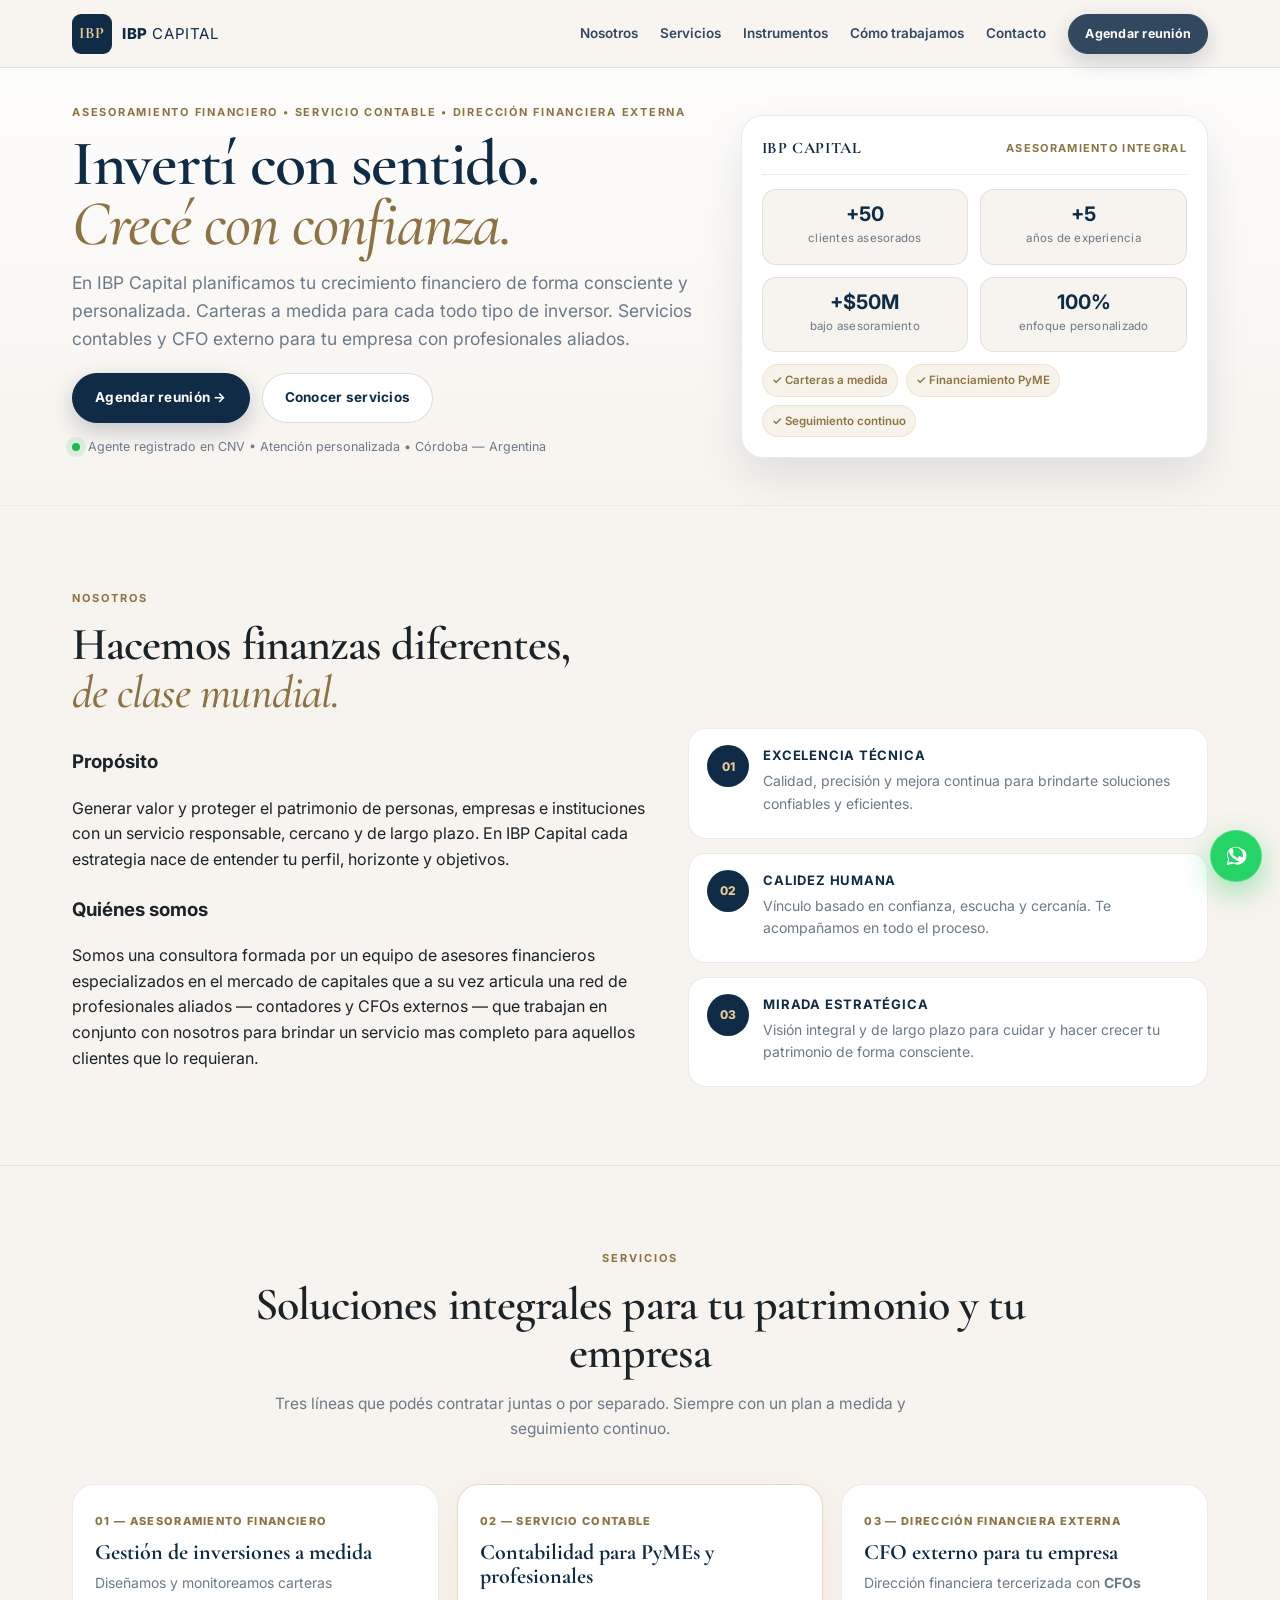
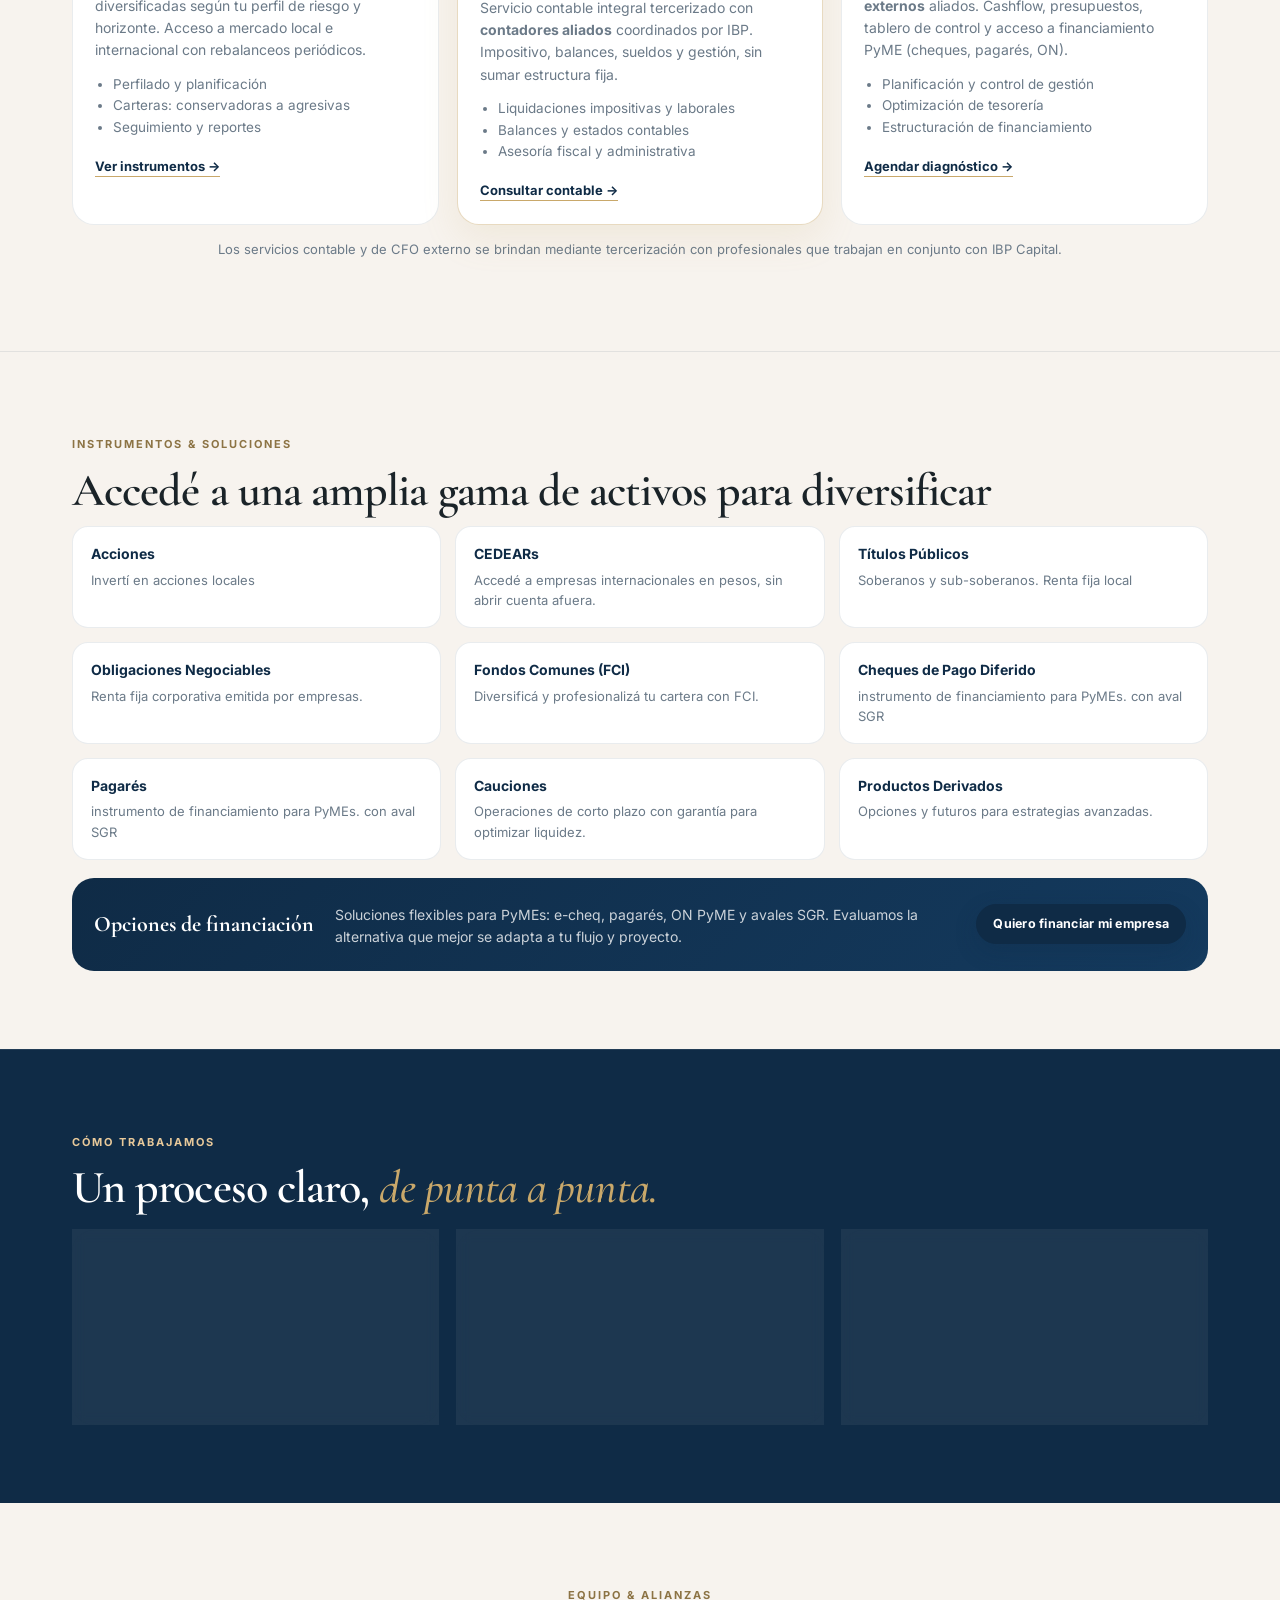
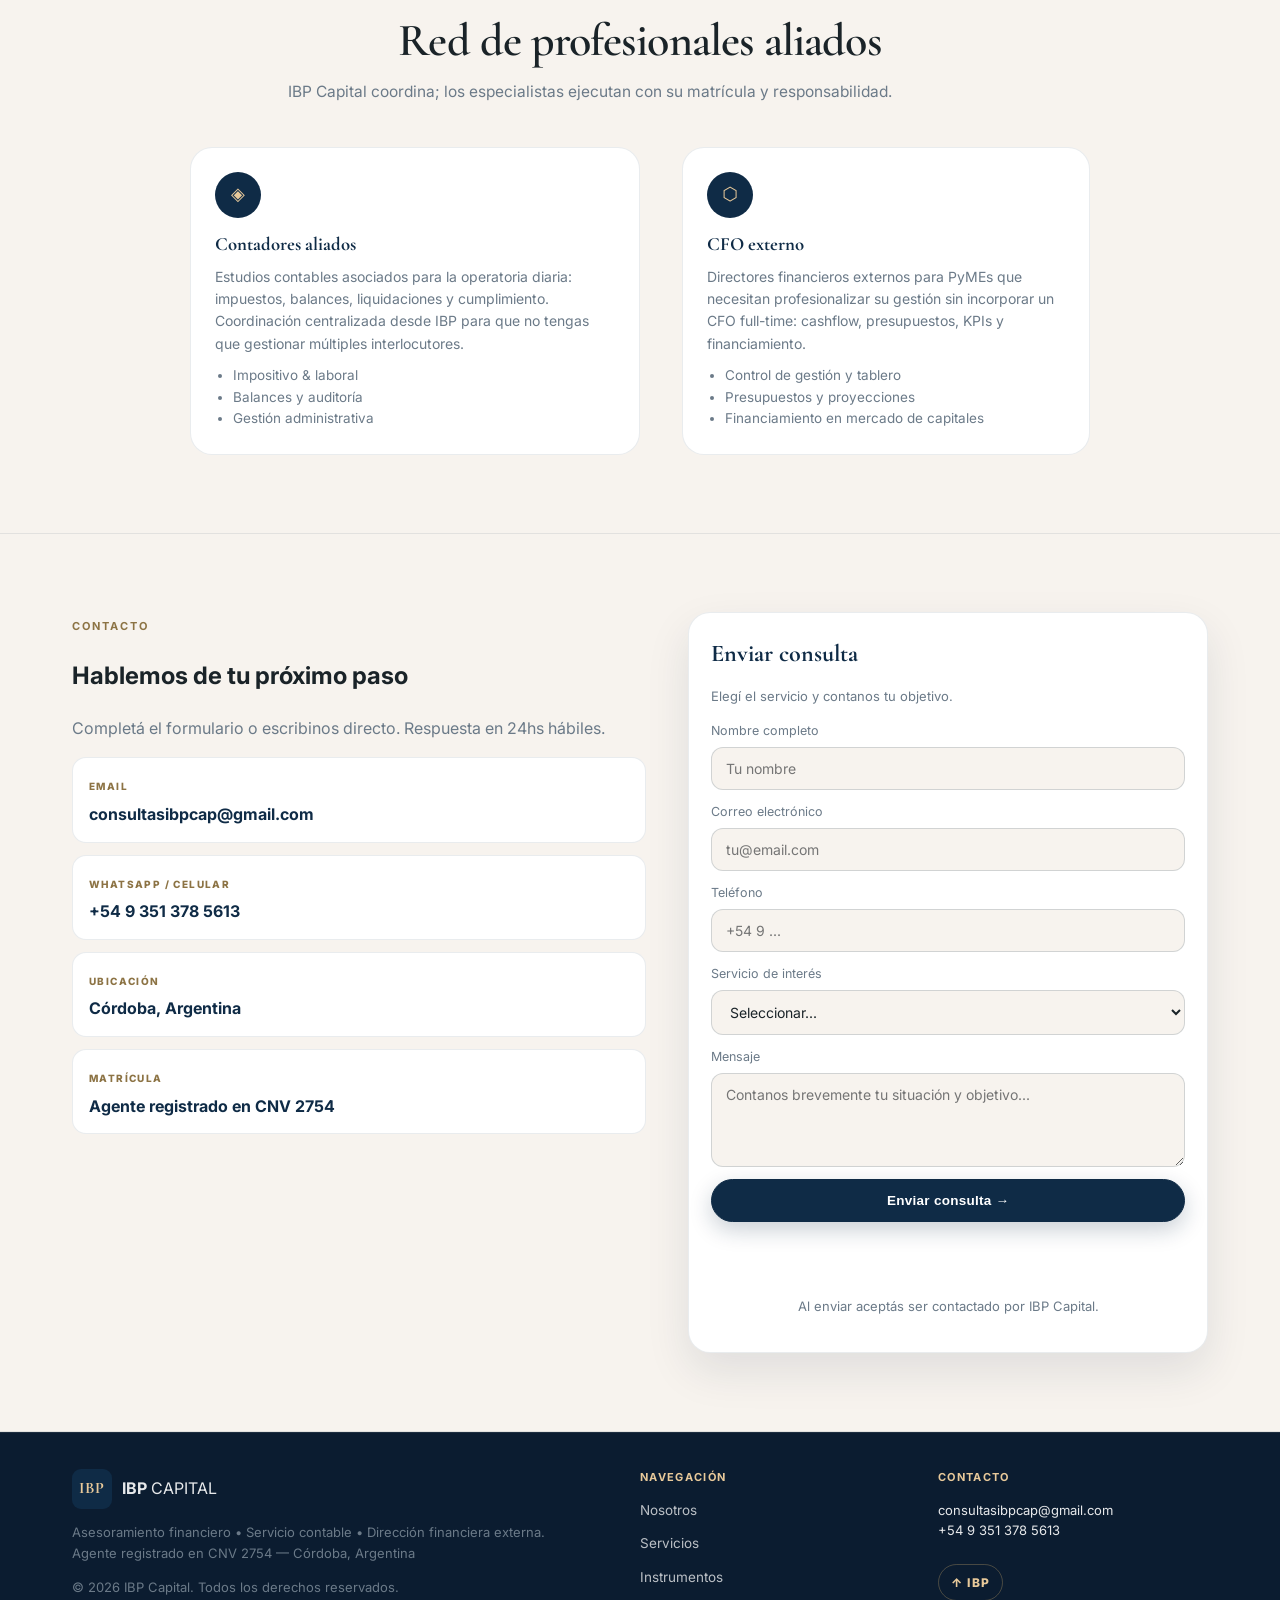
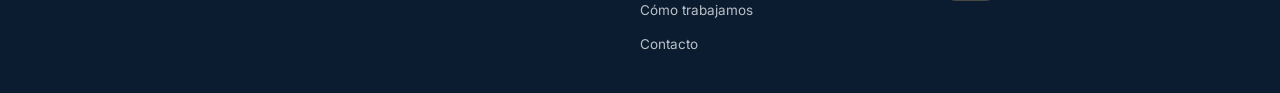
==== commit e2325561: "fix: corregir _next de FormSubmit a ibp-capital-pagina-web.vercel.app para evitar 404" ====
--- a/index.html
+++ b/index.html
@@ -257,7 +257,7 @@
             <input type="hidden" name="_subject" value="Nueva consulta IBP Capital web" />
             <input type="hidden" name="_captcha" value="false" />
             <input type="hidden" name="_template" value="table" />
-            <input type="hidden" name="_next" value="https://ibp-capital.vercel.app" />
+            <input type="hidden" name="_next" value="https://ibp-capital-pagina-web.vercel.app/" />
             <input type="text" name="_honey" style="display:none" />
             <label>Nombre completo<input type="text" name="nombre" placeholder="Tu nombre" required /></label>
             <label>Correo electrónico<input type="email" name="email" placeholder="tu@email.com" required /></label>
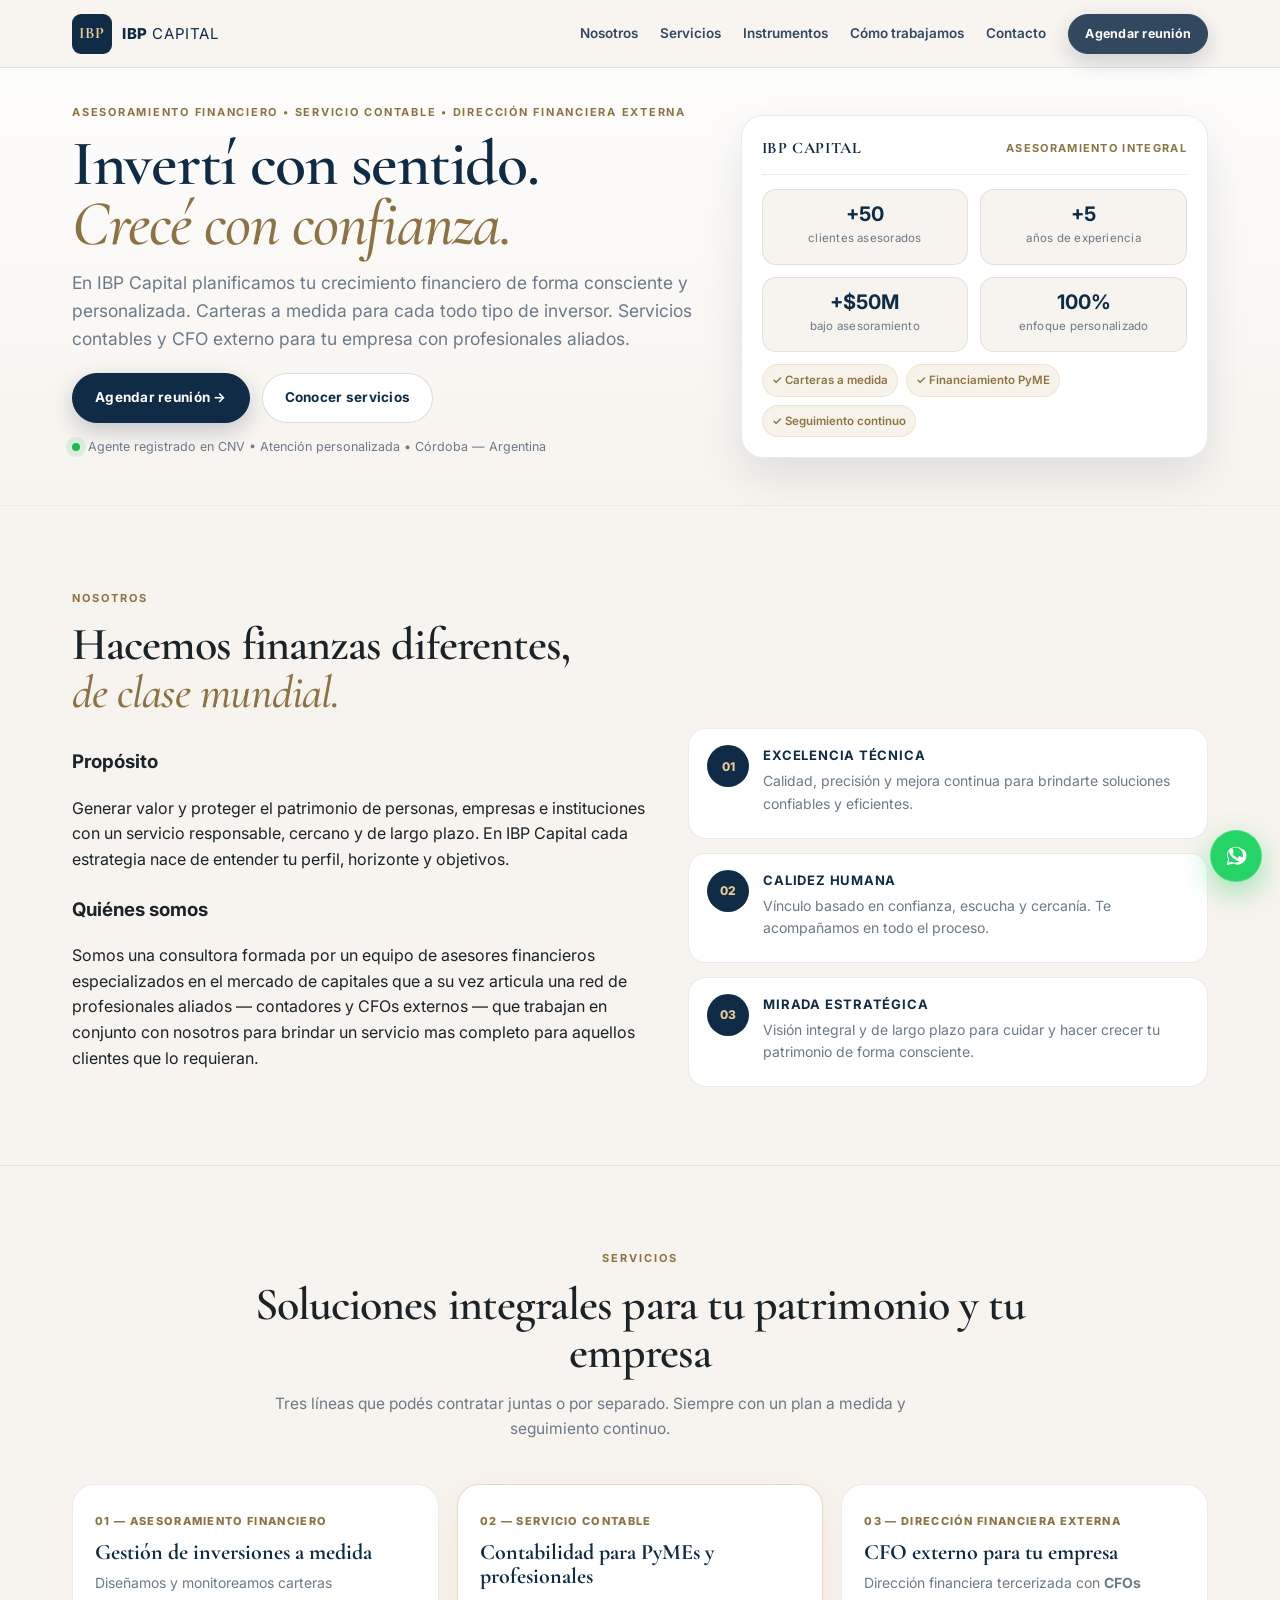
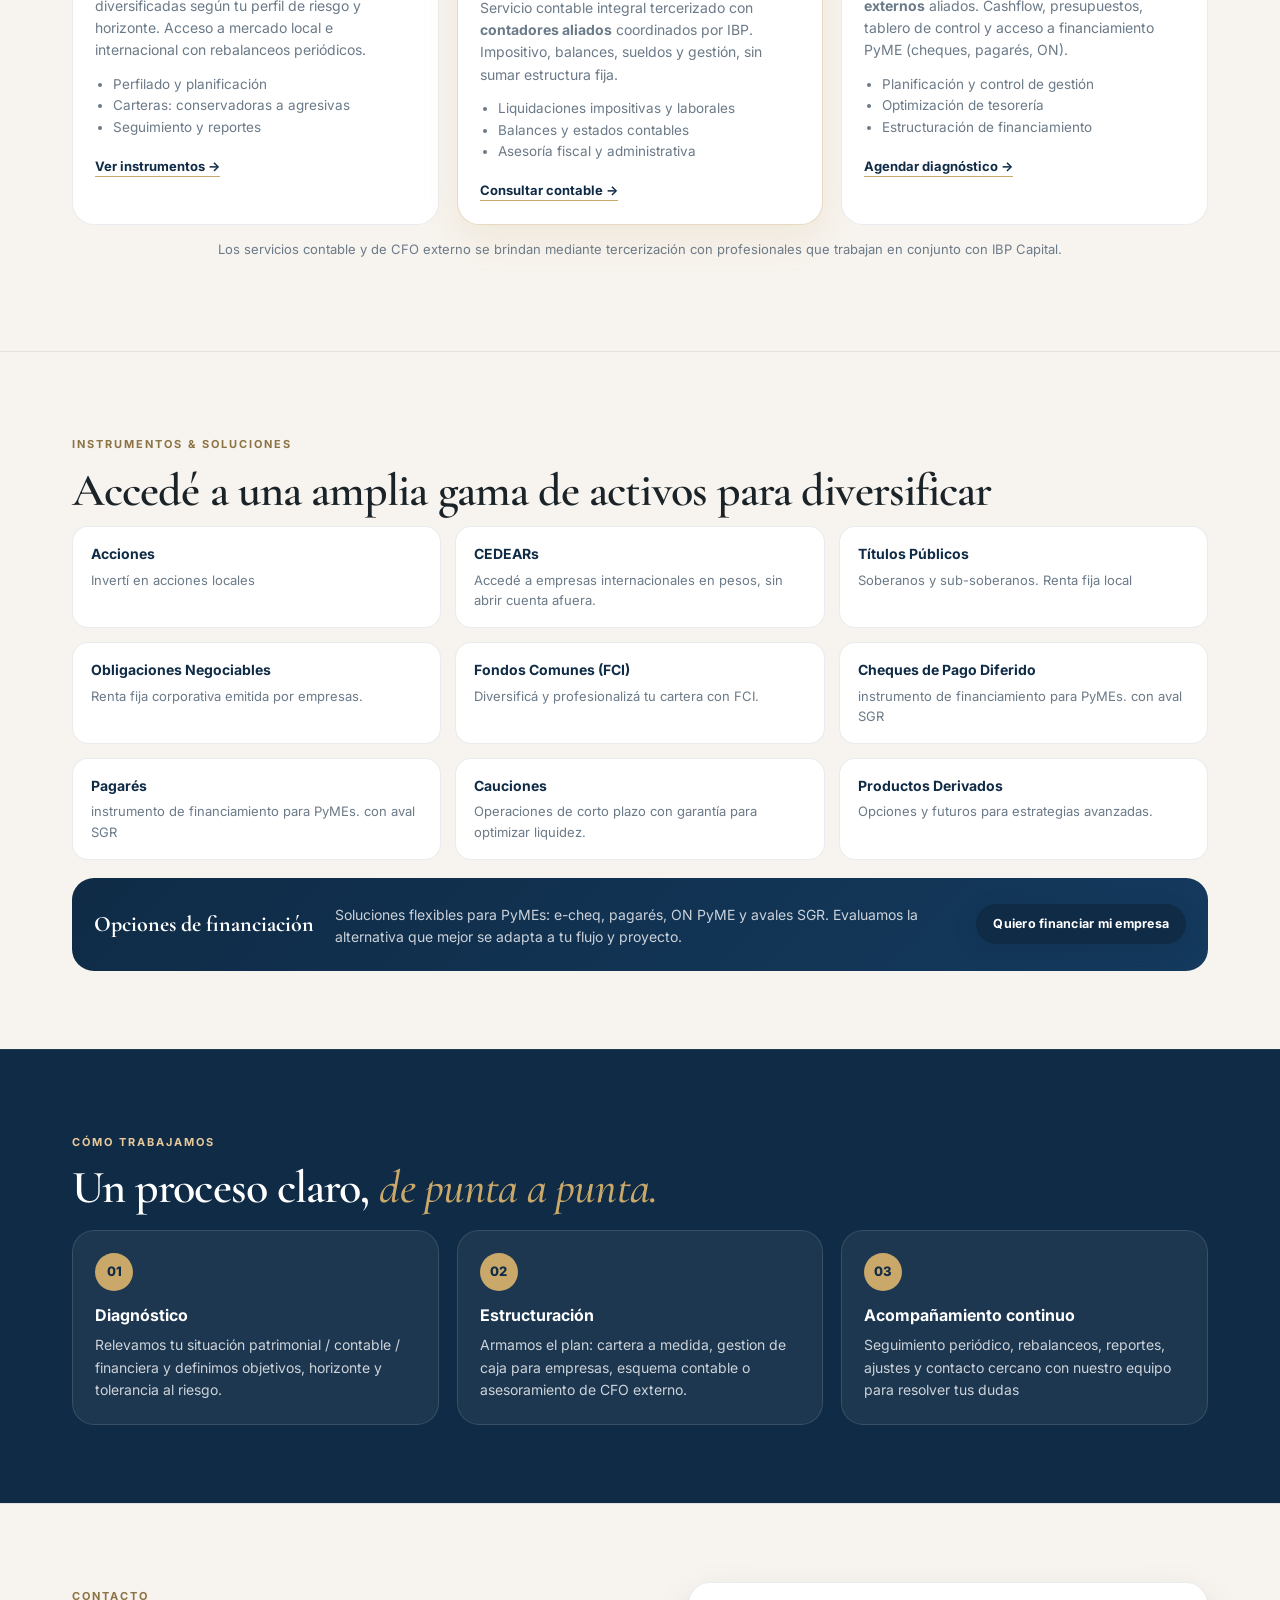
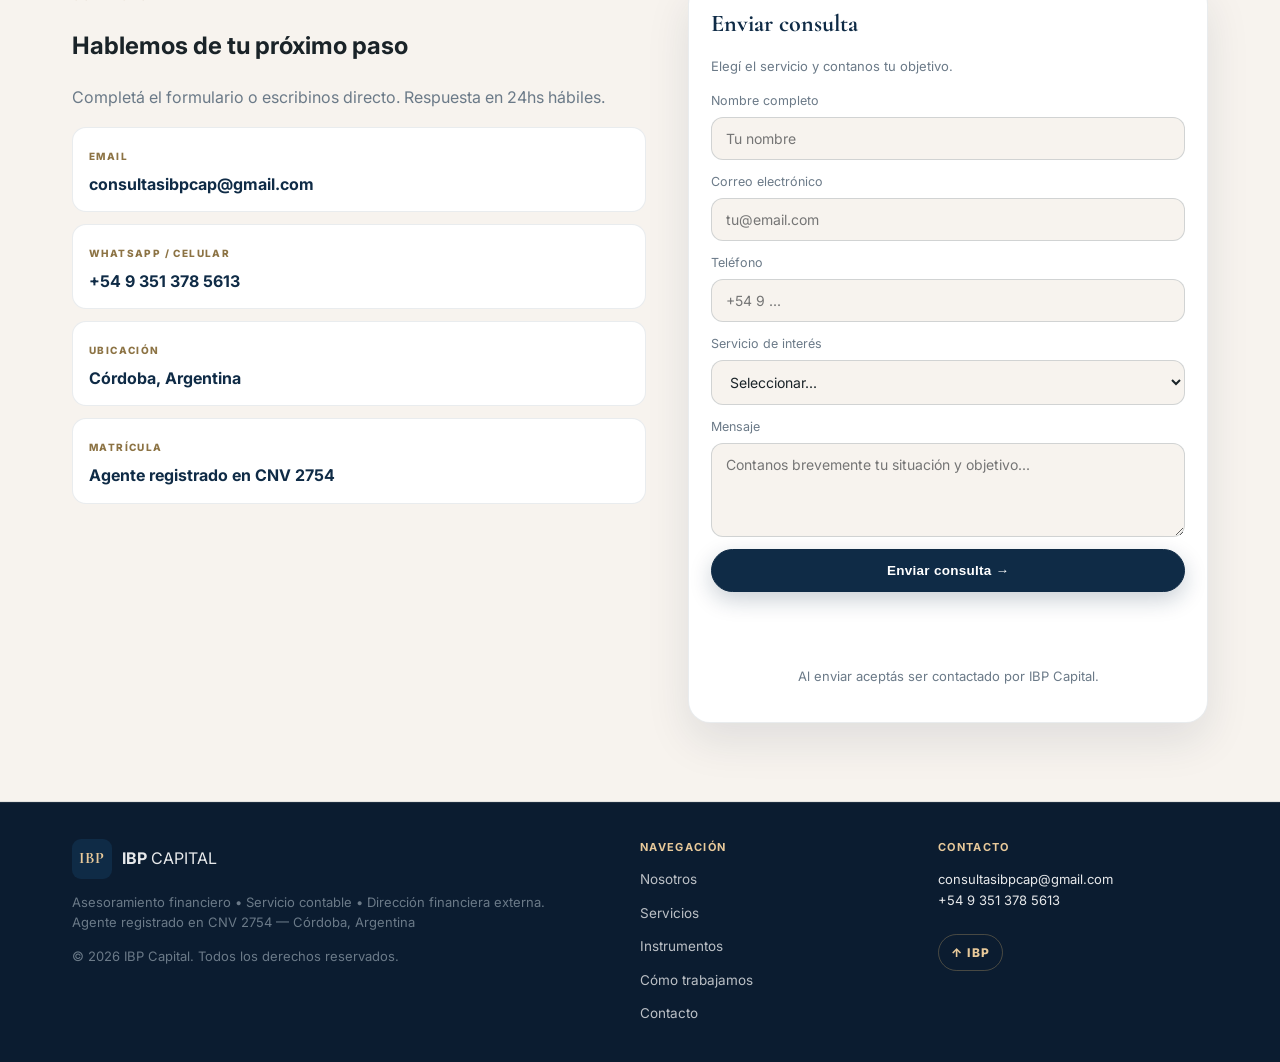
==== commit 3e42d3f4: "refactor: eliminar seccion Equipo & Alianzas duplicada (pagina 6)" ====
--- a/index.html
+++ b/index.html
@@ -208,31 +208,6 @@
     </div>
   </section>
 
-  <!-- EQUIPO / ALIANZAS — solo Contador y CFO externo -->
-  <section class="section">
-    <div class="container">
-      <div class="section-header center reveal">
-        <span class="section-num">Equipo & Alianzas</span>
-        <h2>Red de profesionales aliados</h2>
-        <p class="section-sub">IBP Capital coordina; los especialistas ejecutan con su matrícula y responsabilidad.</p>
-      </div>
-      <div class="grid-2 equipo-grid">
-        <div class="equipo-card reveal">
-          <div class="equipo-icon">◈</div>
-          <h3>Contadores aliados</h3>
-          <p>Estudios contables asociados para la operatoria diaria: impuestos, balances, liquidaciones y cumplimiento. Coordinación centralizada desde IBP para que no tengas que gestionar múltiples interlocutores.</p>
-          <ul><li>Impositivo & laboral</li><li>Balances y auditoría</li><li>Gestión administrativa</li></ul>
-        </div>
-        <div class="equipo-card reveal d1">
-          <div class="equipo-icon">⬡</div>
-          <h3>CFO externo</h3>
-          <p>Directores financieros externos para PyMEs que necesitan profesionalizar su gestión sin incorporar un CFO full-time: cashflow, presupuestos, KPIs y financiamiento.</p>
-          <ul><li>Control de gestión y tablero</li><li>Presupuestos y proyecciones</li><li>Financiamiento en mercado de capitales</li></ul>
-        </div>
-      </div>
-    </div>
-  </section>
-
   <!-- CONTACTO -->
   <section id="contacto" class="section section-cream">
     <div class="container">
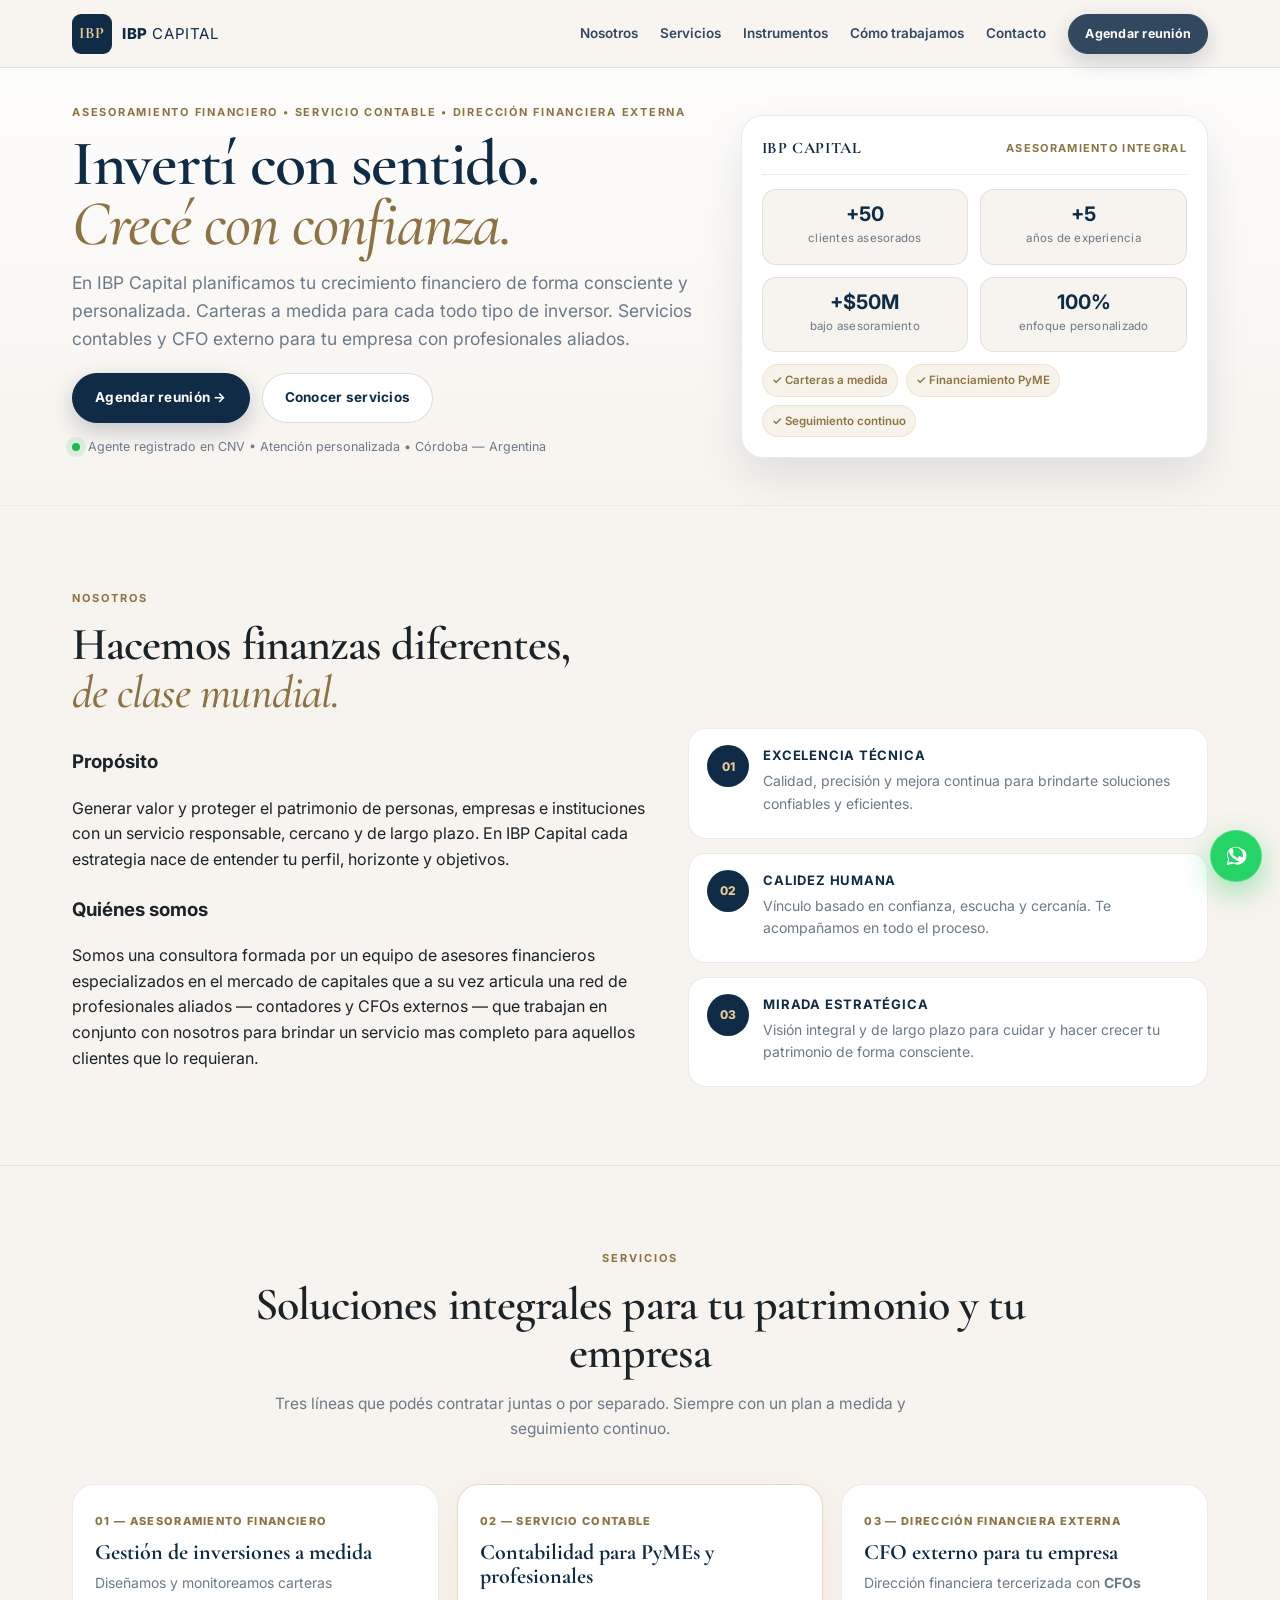
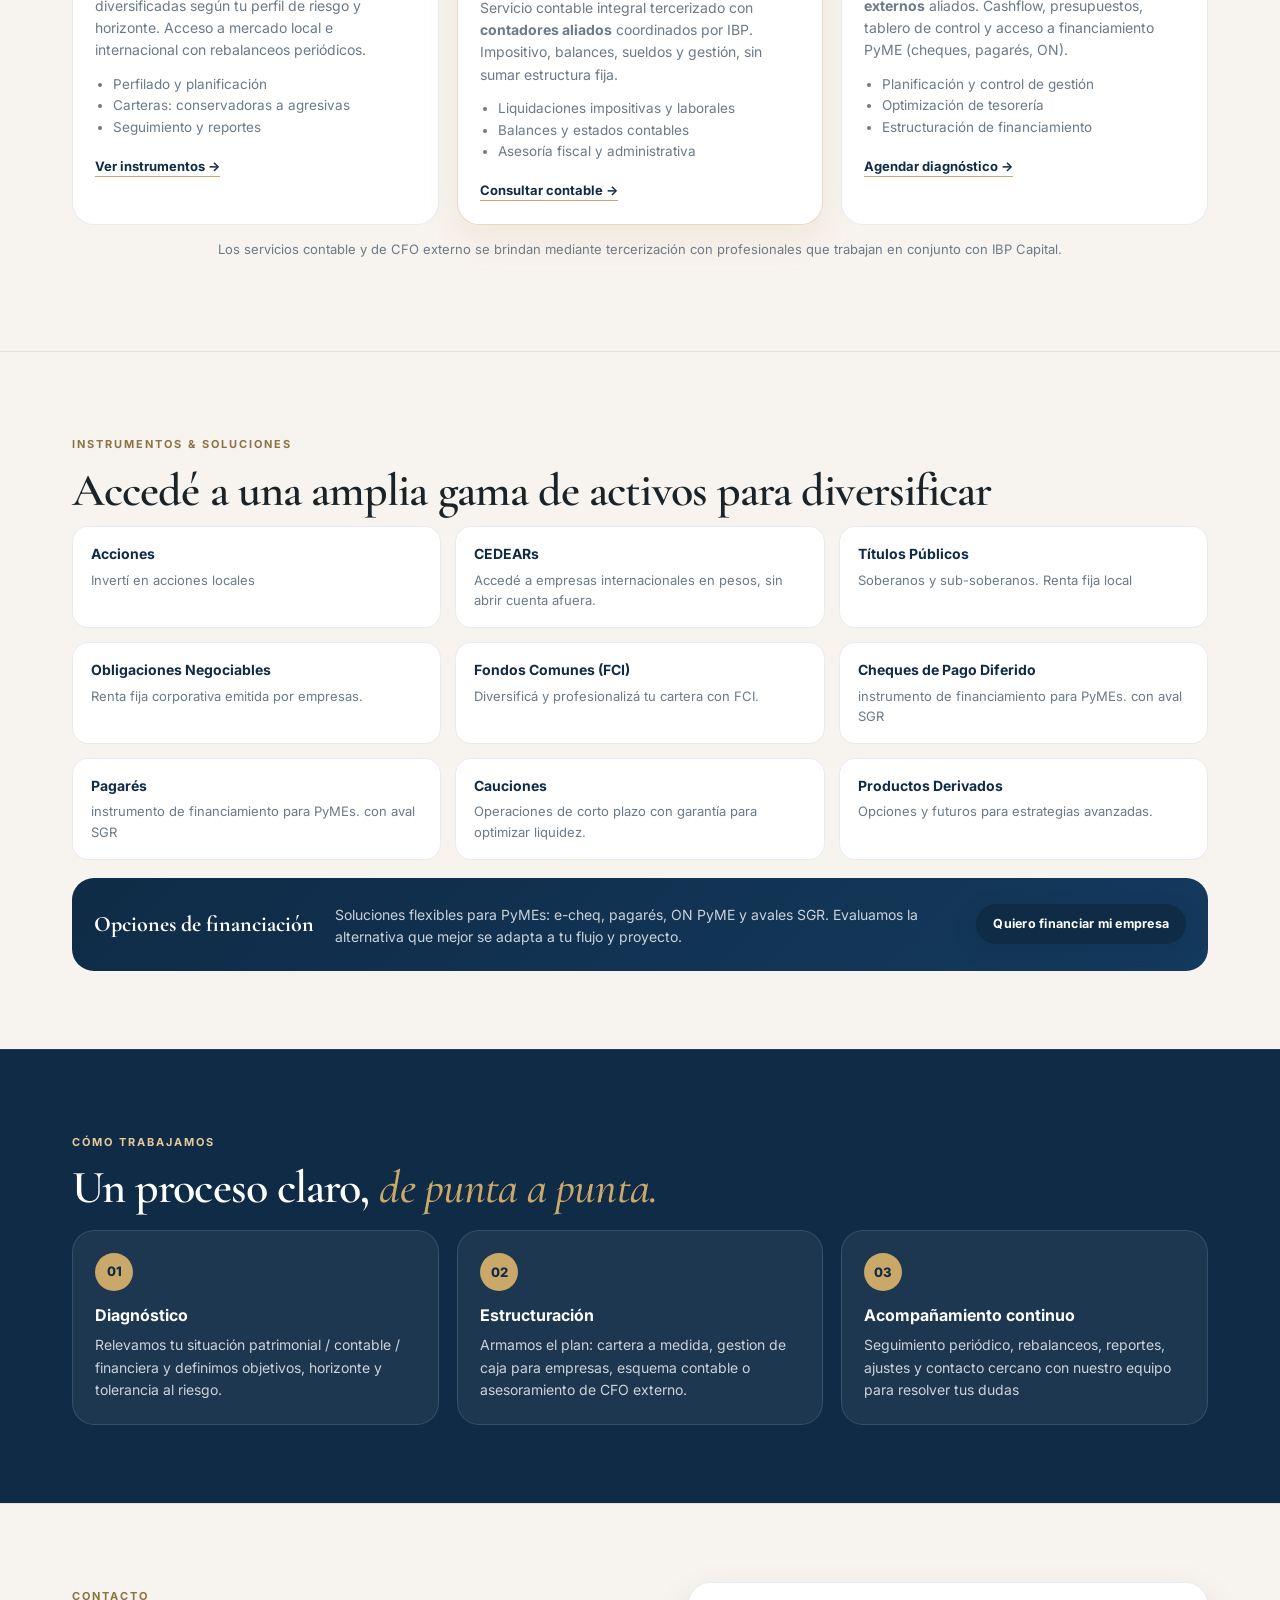
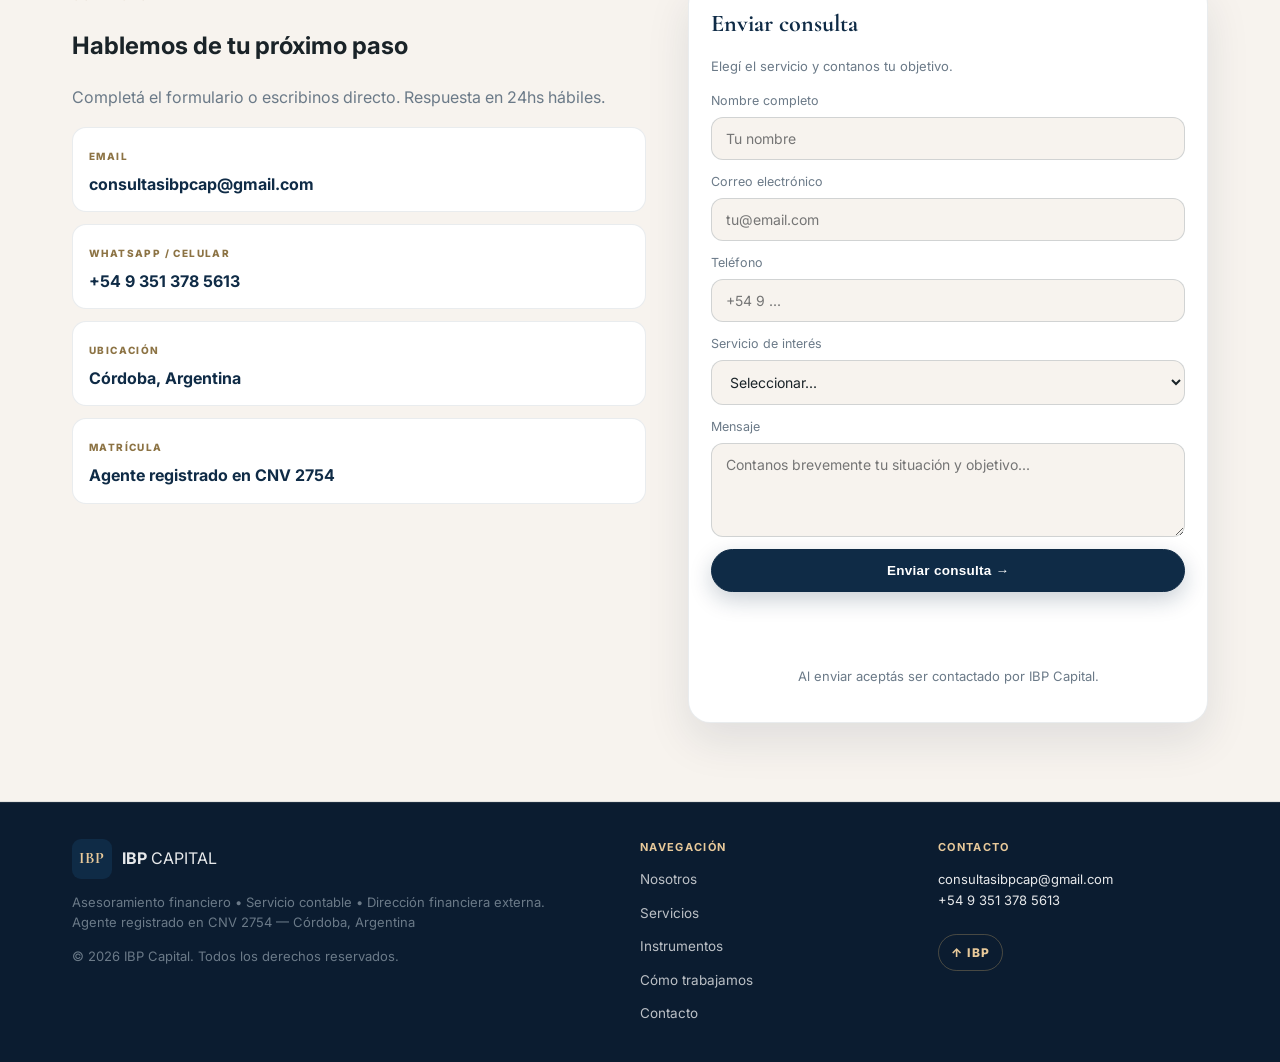
==== commit 3c75f78d: "feat: add SEO files (robots.txt, sitemap.xml, og-image) and meta tags" ====
--- a/index.html
+++ b/index.html
@@ -6,8 +6,25 @@
   <!-- EDITABLE: SEO -->
   <title>IBP Capital | Asesoramiento financiero, servicio contable y dirección financiera externa</title>
   <meta name="description" content="IBP Capital — Asesoramiento financiero, servicio contable y dirección financiera externa (CFO externo) para PyMEs, empresas y familias. Estrategias a medida, con profesionales aliados. Agente registrado CNV." />
-  <meta property="og:title" content="IBP Capital" />
-  <meta property="og:description" content="Invertí con sentido. Crecé con confianza. Asesoramiento financiero + Contable + CFO externo." />
+  <link rel="canonical" href="https://ibp-capital-pagina-web.vercel.app/" />
+  <!-- Open Graph -->
+  <meta property="og:type" content="website" />
+  <meta property="og:url" content="https://ibp-capital-pagina-web.vercel.app/" />
+  <meta property="og:title" content="IBP Capital | Asesoramiento Financiero" />
+  <meta property="og:description" content="Invertí con sentido. Crecé con confianza. Asesoramiento financiero, servicio contable y CFO externo para PyMEs y familias." />
+  <meta property="og:image" content="https://ibp-capital-pagina-web.vercel.app/assets/og-image.png" />
+  <meta property="og:image:width" content="1200" />
+  <meta property="og:image:height" content="630" />
+  <meta property="og:site_name" content="IBP Capital" />
+  <meta property="og:locale" content="es_AR" />
+  <!-- Twitter Card -->
+  <meta name="twitter:card" content="summary_large_image" />
+  <meta name="twitter:title" content="IBP Capital | Asesoramiento Financiero" />
+  <meta name="twitter:description" content="Invertí con sentido. Crecé con confianza. Asesoramiento financiero, servicio contable y CFO externo." />
+  <meta name="twitter:image" content="https://ibp-capital-pagina-web.vercel.app/assets/og-image.png" />
+  <!-- Geo tags para SEO local -->
+  <meta name="geo.region" content="AR-X" />
+  <meta name="geo.placename" content="Córdoba" />
   <link rel="icon" href="data:image/svg+xml,<svg xmlns='http://www.w3.org/2000/svg' viewBox='0 0 32 32'><rect width='32' height='32' rx='6' fill='%230F2B46'/><text x='50%' y='55%' dominant-baseline='middle' text-anchor='middle' font-family='serif' font-weight='700' font-size='14' fill='%23C9A86A'>IBP</text></svg>" />
   <link rel="preconnect" href="https://fonts.googleapis.com">
   <link rel="preconnect" href="https://fonts.gstatic.com" crossorigin>
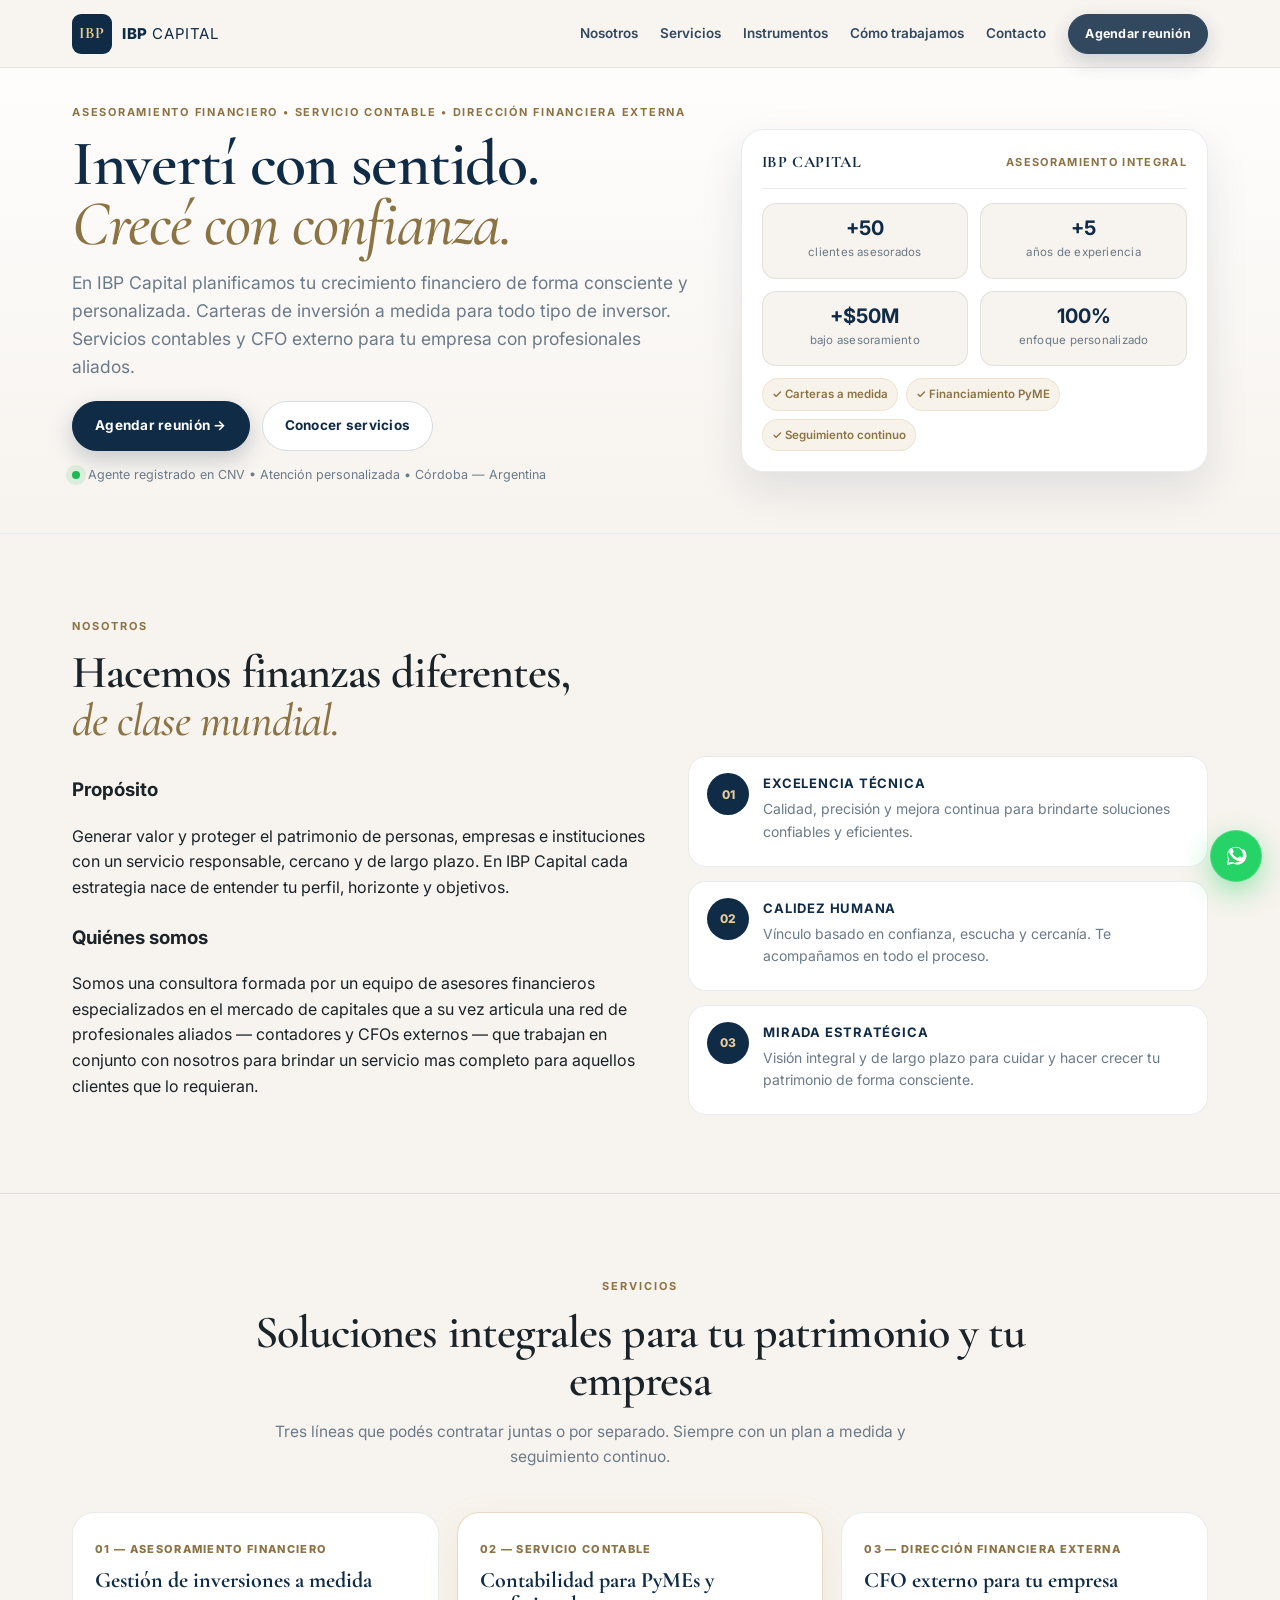
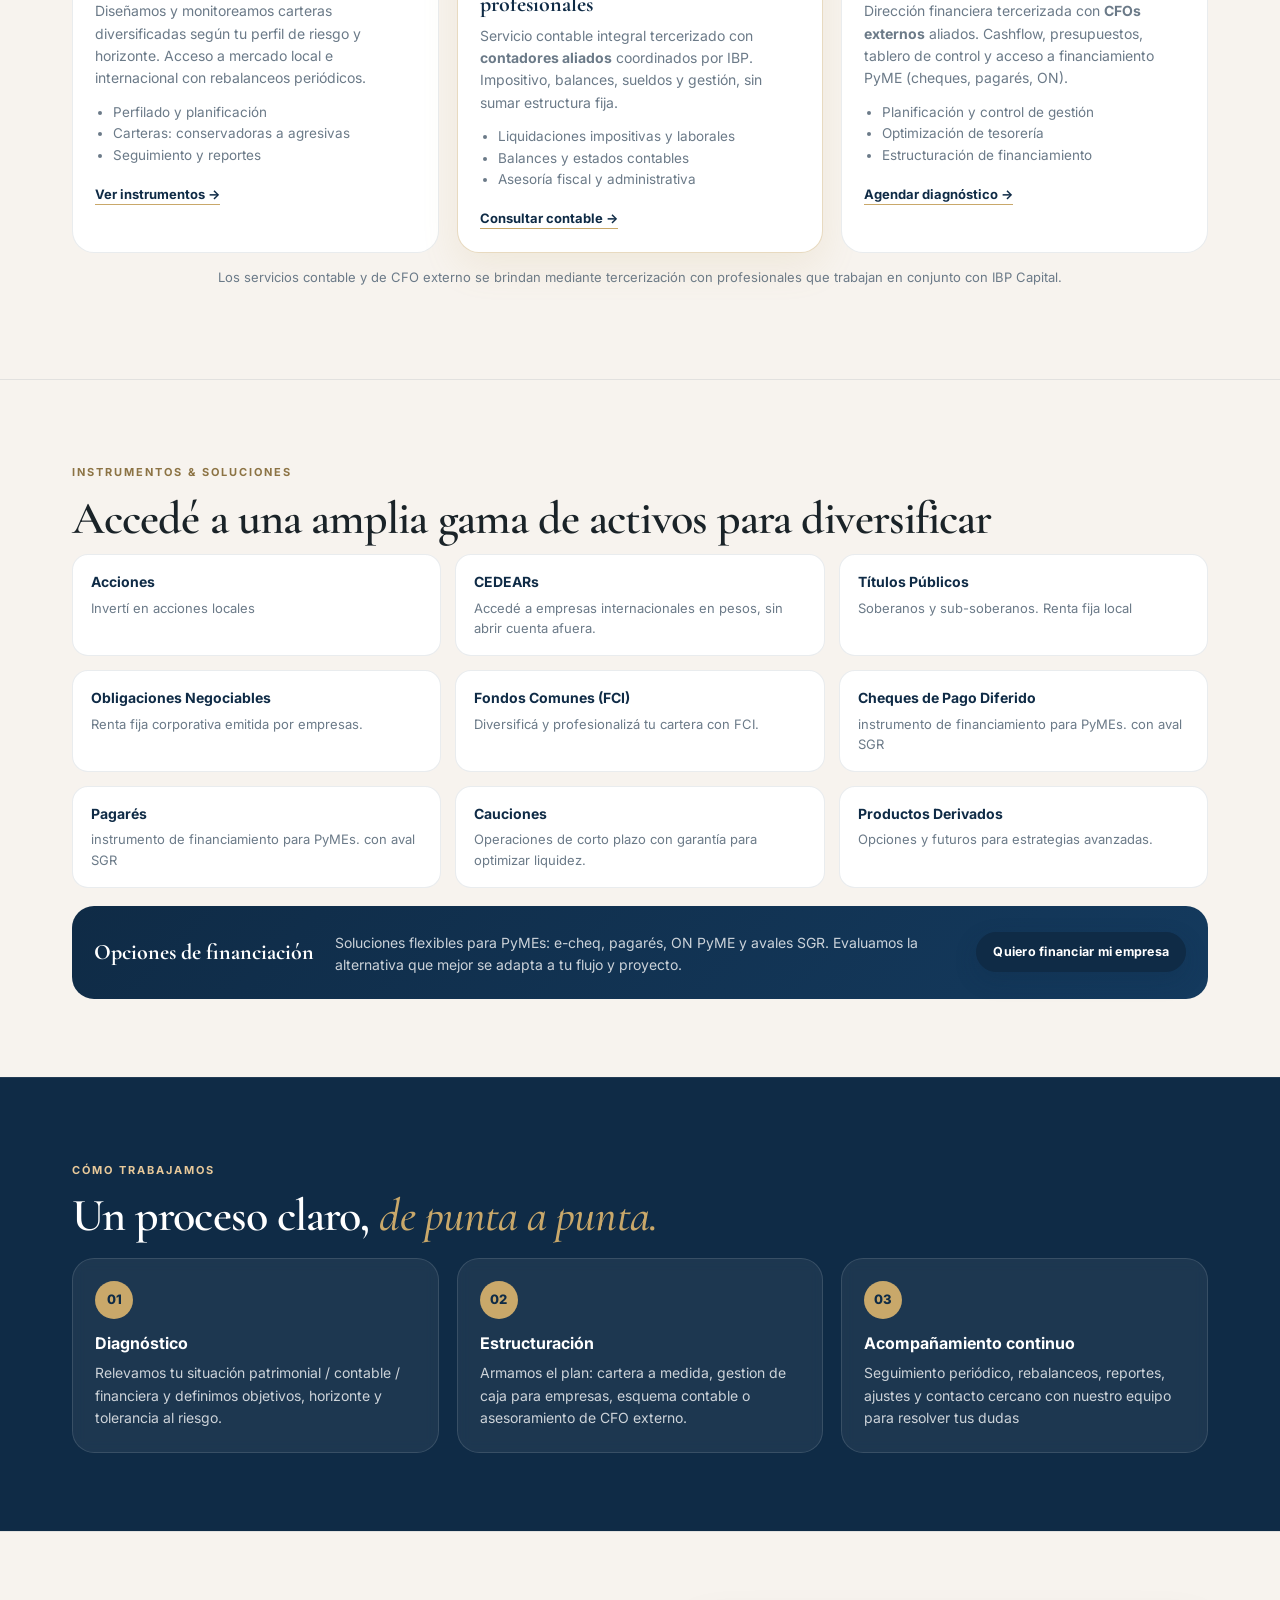
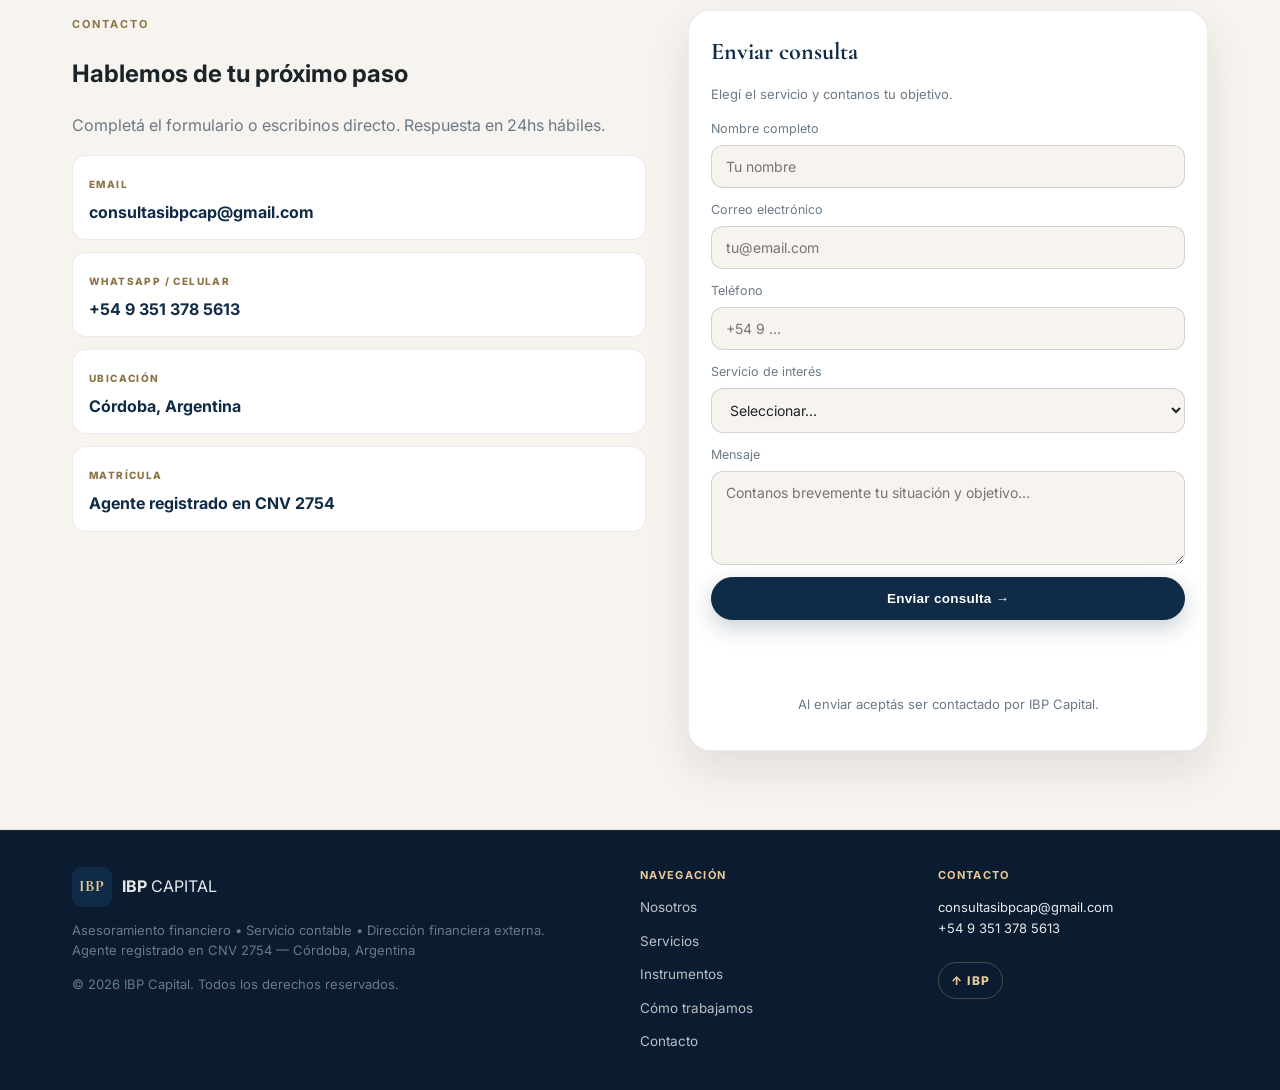
==== commit cf96f3c7: "fix: corregir texto hero - Carteras de inversión a medida" ====
--- a/index.html
+++ b/index.html
@@ -59,7 +59,7 @@
         <!-- EDITABLE: Hero -->
         <p class="eyebrow reveal">Asesoramiento financiero • Servicio contable • Dirección financiera externa</p>
         <h1 class="reveal d1">Invertí con sentido.<br><span>Crecé con confianza.</span></h1>
-        <p class="hero-sub reveal d2">En IBP Capital planificamos tu crecimiento financiero de forma consciente y personalizada. Carteras a medida para cada todo tipo de inversor. Servicios contables y CFO externo para tu empresa con profesionales aliados.</p>
+        <p class="hero-sub reveal d2">En IBP Capital planificamos tu crecimiento financiero de forma consciente y personalizada. Carteras de inversión a medida para todo tipo de inversor. Servicios contables y CFO externo para tu empresa con profesionales aliados.</p>
         <div class="hero-actions reveal d3">
           <a href="#contacto" class="btn btn-navy">Agendar reunión →</a>
           <a href="#servicios" class="btn btn-ghost">Conocer servicios</a>
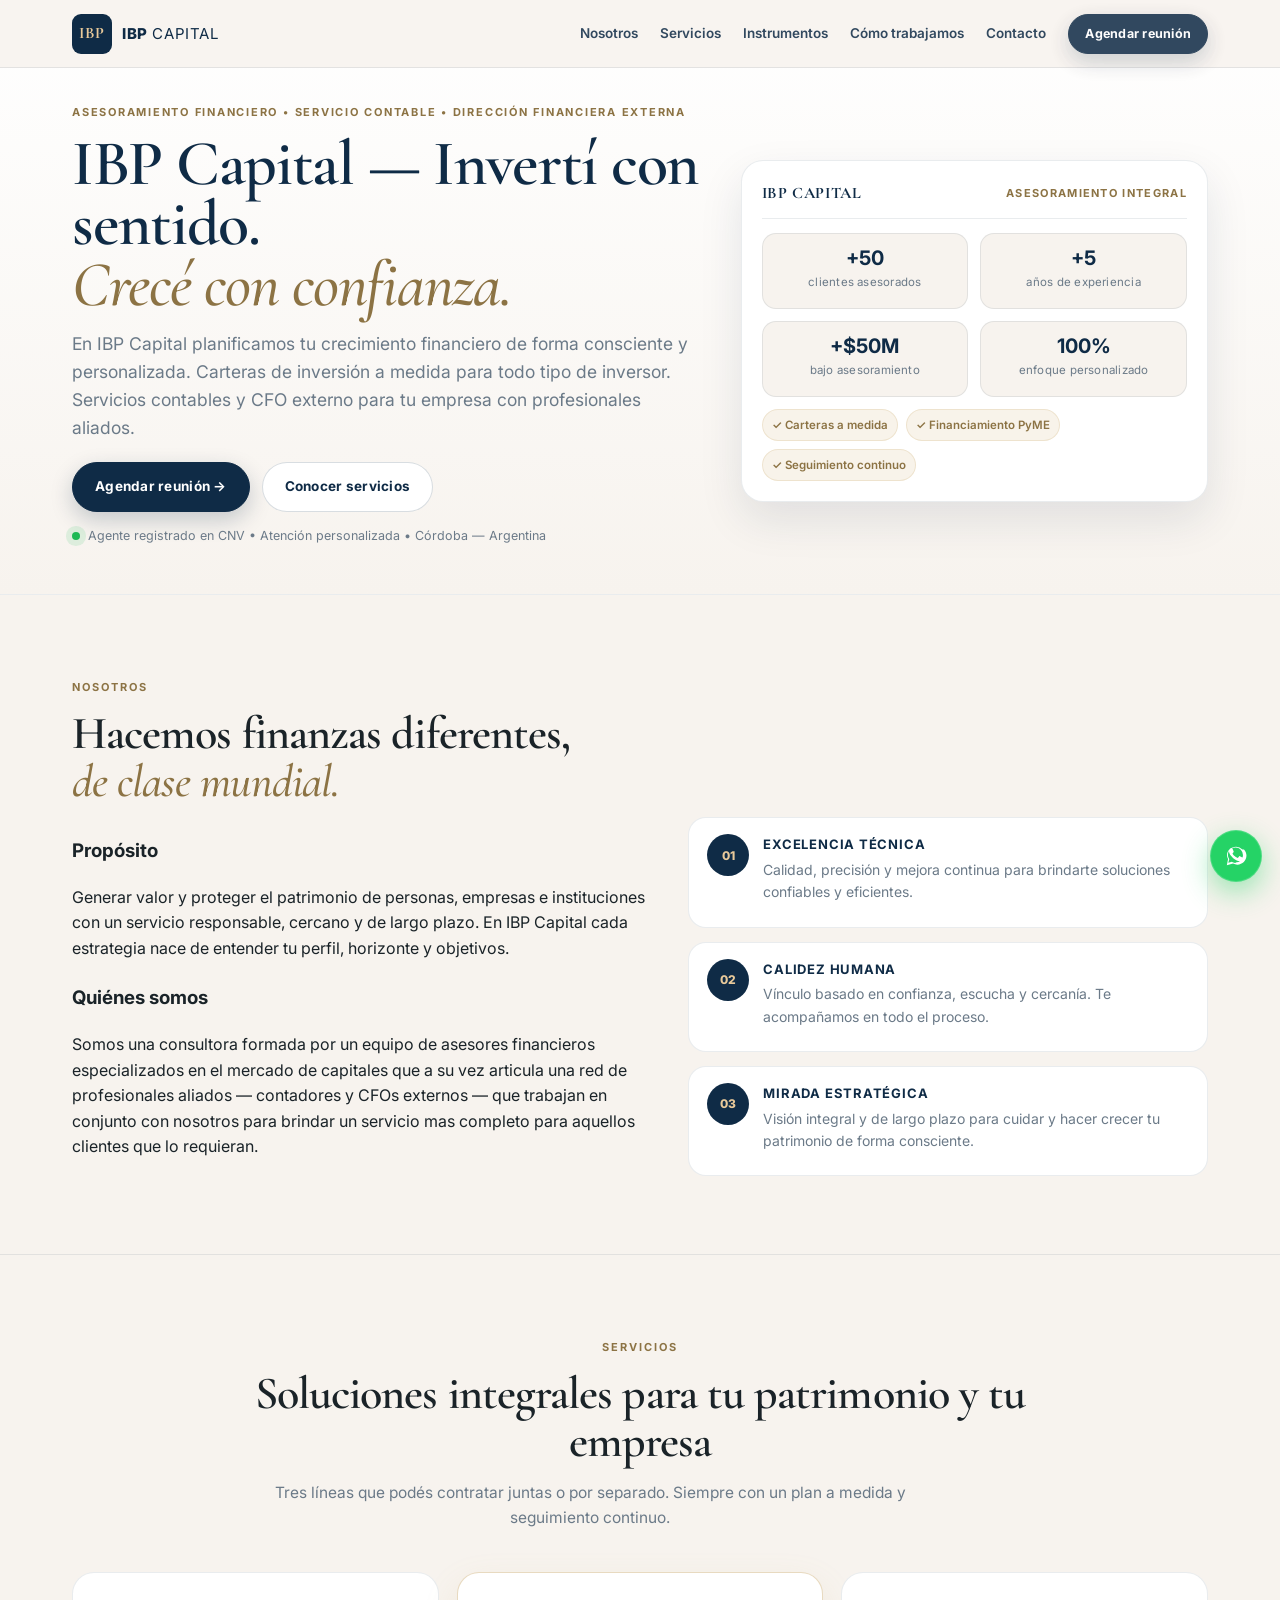
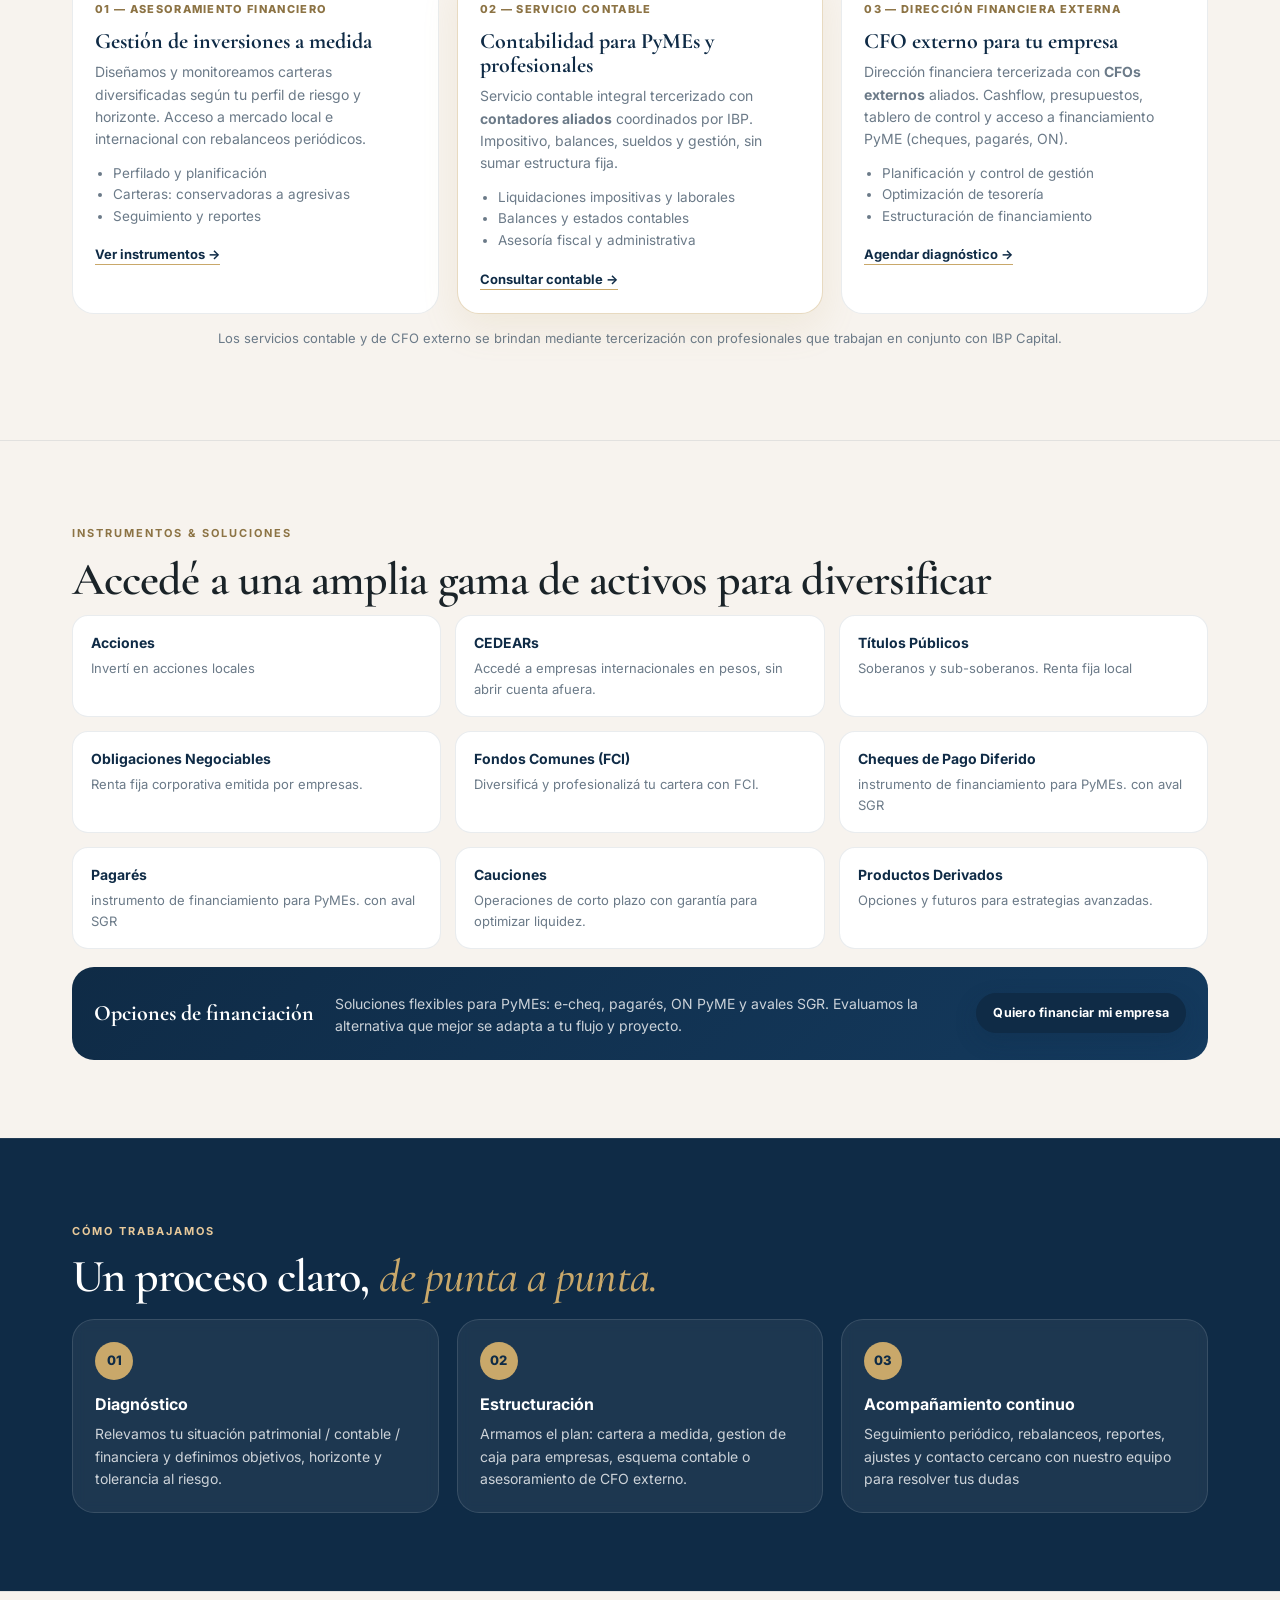
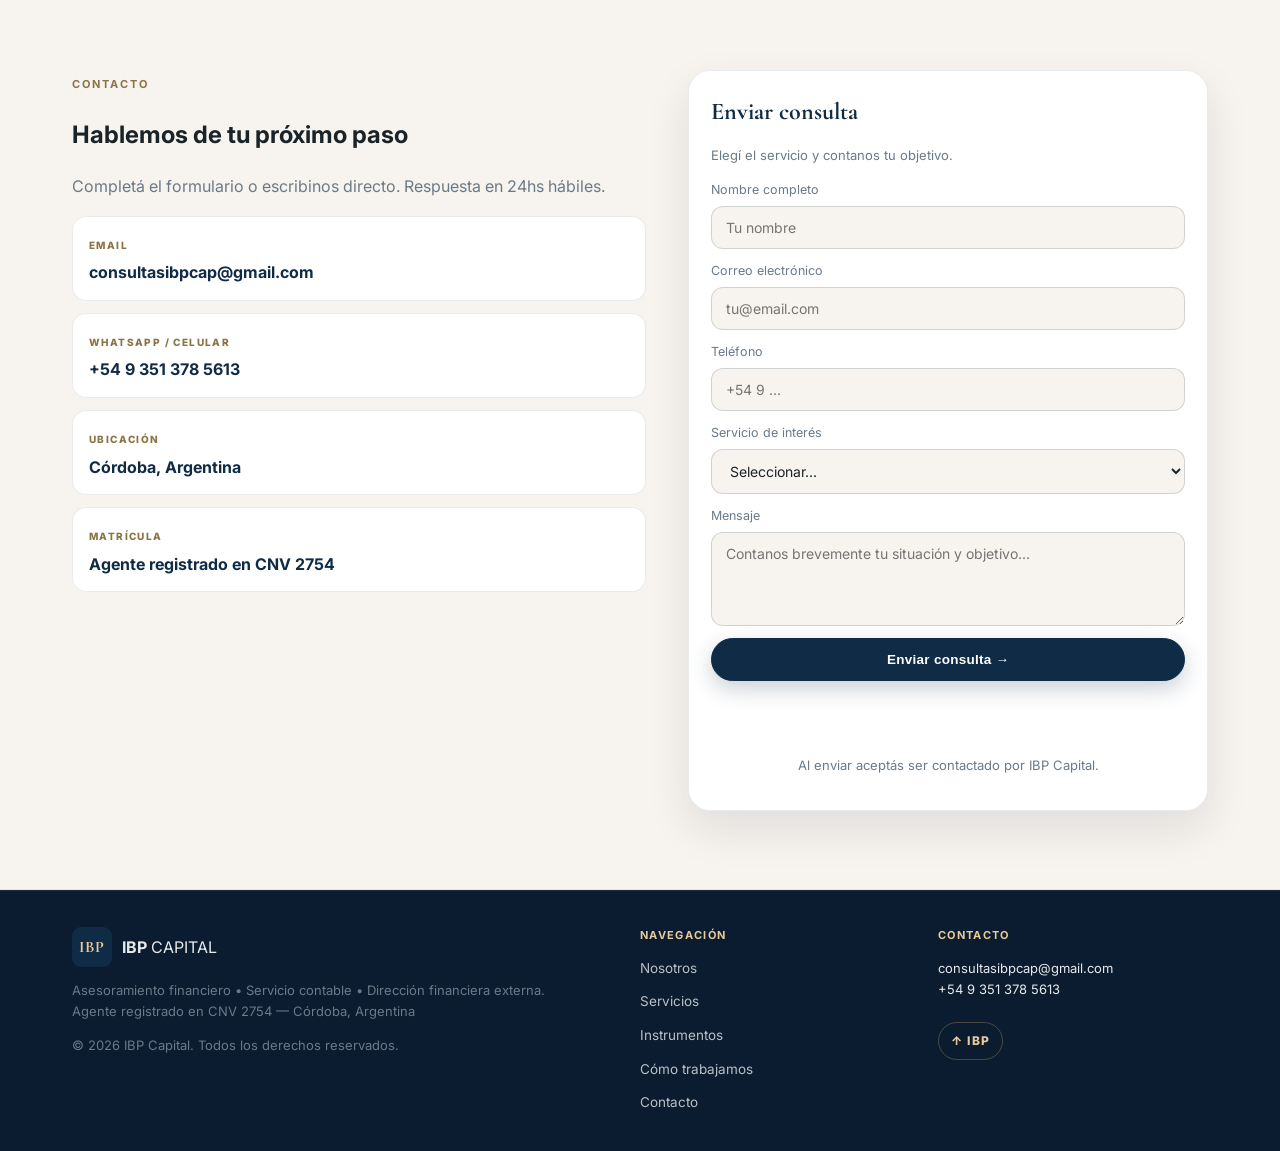
==== commit 40ea08a2: "feat: SEO marca ibp capital - H1 con marca + OG Córdoba + JSON-LD FinancialService/Organization" ====
--- a/index.html
+++ b/index.html
@@ -5,13 +5,14 @@
   <meta name="viewport" content="width=device-width, initial-scale=1.0" />
   <!-- EDITABLE: SEO -->
   <title>IBP Capital | Asesoramiento financiero, servicio contable y dirección financiera externa</title>
-  <meta name="description" content="IBP Capital — Asesoramiento financiero, servicio contable y dirección financiera externa (CFO externo) para PyMEs, empresas y familias. Estrategias a medida, con profesionales aliados. Agente registrado CNV." />
+  <meta name="description" content="IBP Capital — Asesoramiento financiero, servicio contable y dirección financiera externa (CFO externo) para PyMEs, empresas y familias. Estrategias a medida, con profesionales aliados. Agente registrado CNV 2754 Córdoba." />
+  <meta name="robots" content="index, follow, max-image-preview:large" />
   <link rel="canonical" href="https://ibp-capital-pagina-web.vercel.app/" />
   <!-- Open Graph -->
   <meta property="og:type" content="website" />
   <meta property="og:url" content="https://ibp-capital-pagina-web.vercel.app/" />
-  <meta property="og:title" content="IBP Capital | Asesoramiento Financiero" />
-  <meta property="og:description" content="Invertí con sentido. Crecé con confianza. Asesoramiento financiero, servicio contable y CFO externo para PyMEs y familias." />
+  <meta property="og:title" content="IBP Capital | Asesoramiento financiero y CFO externo en Córdoba" />
+  <meta property="og:description" content="Invertí con sentido. Crecé con confianza. Asesoramiento financiero + Servicio contable + CFO externo para PyMEs y familias en Córdoba. Agente registrado CNV 2754." />
   <meta property="og:image" content="https://ibp-capital-pagina-web.vercel.app/assets/og-image.png" />
   <meta property="og:image:width" content="1200" />
   <meta property="og:image:height" content="630" />
@@ -19,12 +20,15 @@
   <meta property="og:locale" content="es_AR" />
   <!-- Twitter Card -->
   <meta name="twitter:card" content="summary_large_image" />
-  <meta name="twitter:title" content="IBP Capital | Asesoramiento Financiero" />
-  <meta name="twitter:description" content="Invertí con sentido. Crecé con confianza. Asesoramiento financiero, servicio contable y CFO externo." />
+  <meta name="twitter:title" content="IBP Capital | Asesoramiento financiero y CFO externo en Córdoba" />
+  <meta name="twitter:description" content="Invertí con sentido. Crecé con confianza. IBP Capital — Córdoba." />
   <meta name="twitter:image" content="https://ibp-capital-pagina-web.vercel.app/assets/og-image.png" />
   <!-- Geo tags para SEO local -->
   <meta name="geo.region" content="AR-X" />
   <meta name="geo.placename" content="Córdoba" />
+  <!-- JSON-LD Entidad IBP Capital para SEO marca "IBP Capital" -->
+  <script type="application/ld+json">{"@context":"https://schema.org","@type":"FinancialService","name":"IBP Capital","alternateName":["IBP","IBP CAPITAL"],"url":"https://ibp-capital-pagina-web.vercel.app/","logo":"https://ibp-capital-pagina-web.vercel.app/assets/logo-ibp-capital.png","image":"https://ibp-capital-pagina-web.vercel.app/assets/logo-ibp-capital.png","description":"Asesoramiento financiero, servicio contable y dirección financiera externa (CFO externo) para PyMEs, empresas y familias en Córdoba. Agente registrado CNV 2754.","address":{"@type":"PostalAddress","addressLocality":"Córdoba","addressRegion":"Córdoba","addressCountry":"AR"},"email":"consultasibpcap@gmail.com","telephone":"+5493513785613","areaServed":"AR","priceRange":"$$","knowsAbout":["asesoramiento financiero","mercado de capitales","CFO externo","servicio contable PyME","cheques avalados SGR","pagarés"]}</script>
+  <script type="application/ld+json">{"@context":"https://schema.org","@type":"Organization","name":"IBP Capital","url":"https://ibp-capital-pagina-web.vercel.app/","logo":"https://ibp-capital-pagina-web.vercel.app/assets/logo-ibp-capital.png","sameAs":[]}</script>
   <link rel="icon" href="data:image/svg+xml,<svg xmlns='http://www.w3.org/2000/svg' viewBox='0 0 32 32'><rect width='32' height='32' rx='6' fill='%230F2B46'/><text x='50%' y='55%' dominant-baseline='middle' text-anchor='middle' font-family='serif' font-weight='700' font-size='14' fill='%23C9A86A'>IBP</text></svg>" />
   <link rel="preconnect" href="https://fonts.googleapis.com">
   <link rel="preconnect" href="https://fonts.gstatic.com" crossorigin>
@@ -58,7 +62,7 @@
       <div>
         <!-- EDITABLE: Hero -->
         <p class="eyebrow reveal">Asesoramiento financiero • Servicio contable • Dirección financiera externa</p>
-        <h1 class="reveal d1">Invertí con sentido.<br><span>Crecé con confianza.</span></h1>
+        <h1 class="reveal d1">IBP Capital — Invertí con sentido.<br><span>Crecé con confianza.</span></h1>
         <p class="hero-sub reveal d2">En IBP Capital planificamos tu crecimiento financiero de forma consciente y personalizada. Carteras de inversión a medida para todo tipo de inversor. Servicios contables y CFO externo para tu empresa con profesionales aliados.</p>
         <div class="hero-actions reveal d3">
           <a href="#contacto" class="btn btn-navy">Agendar reunión →</a>
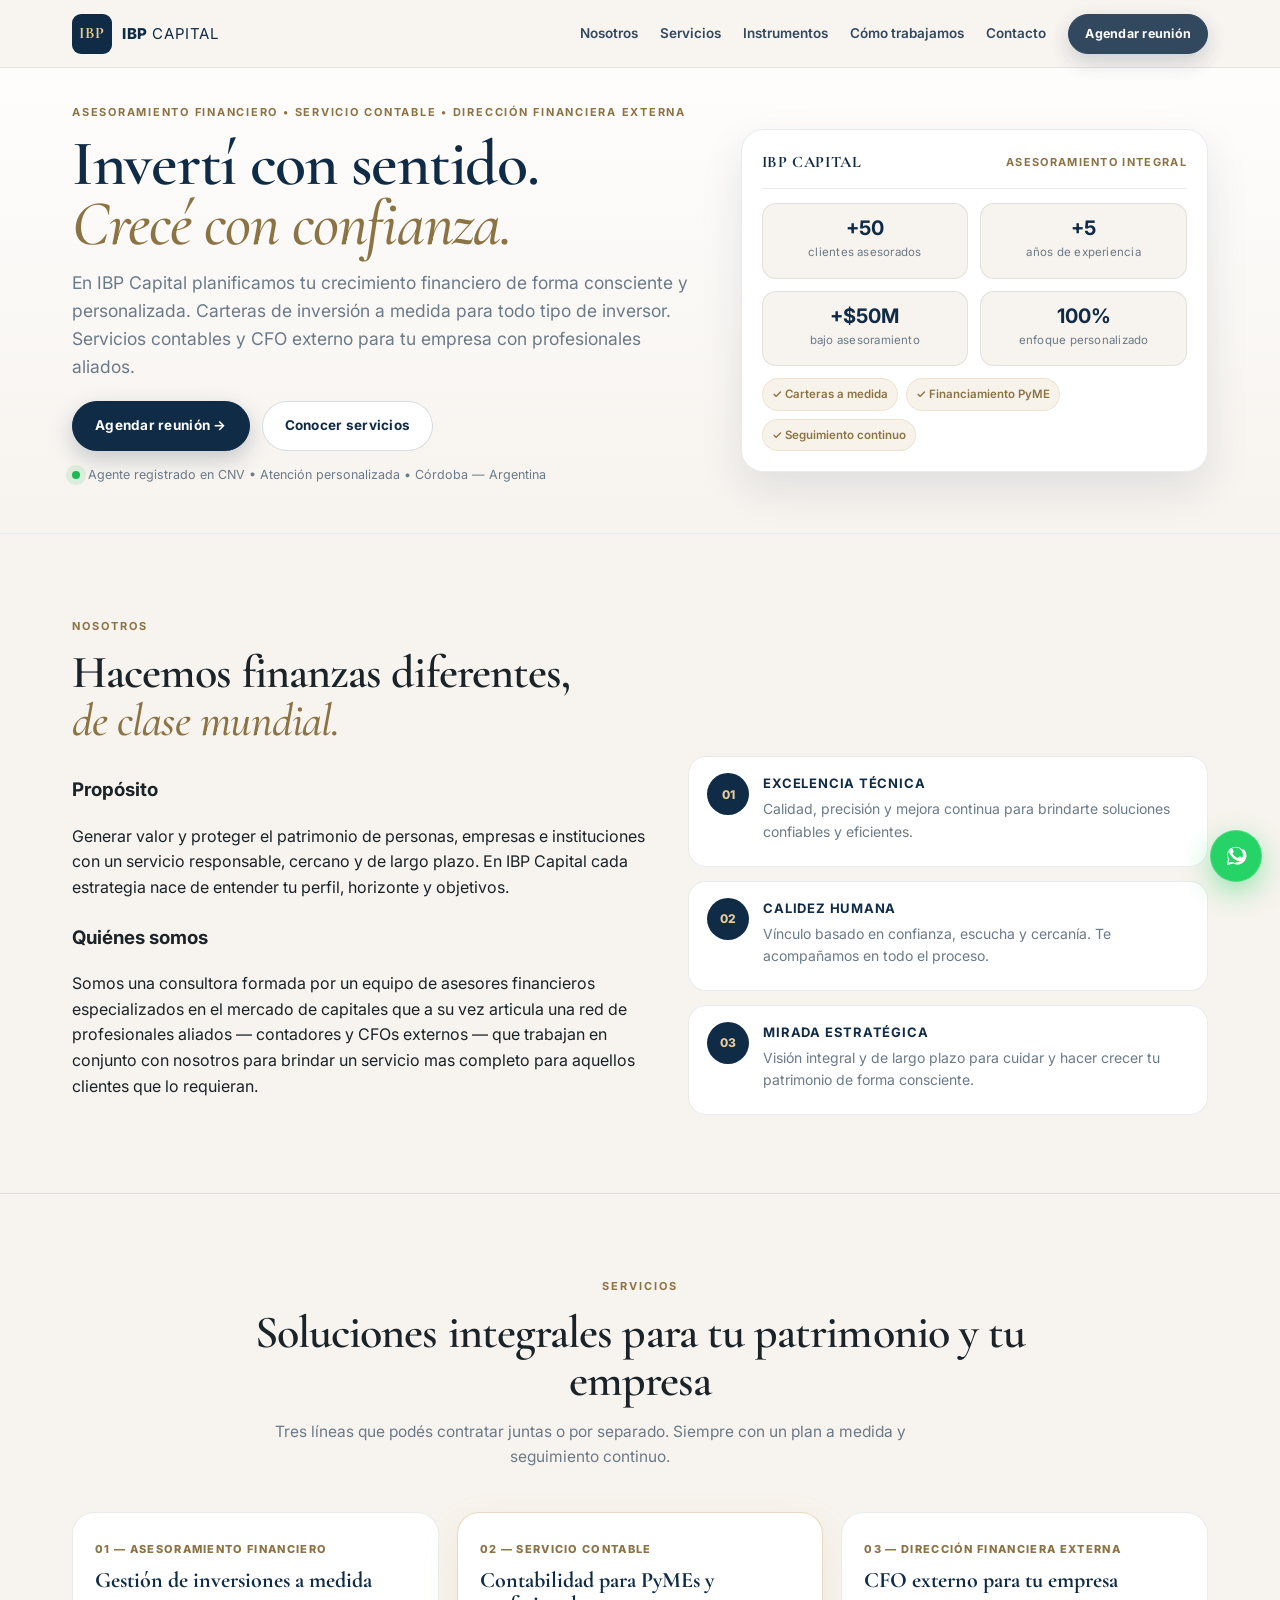
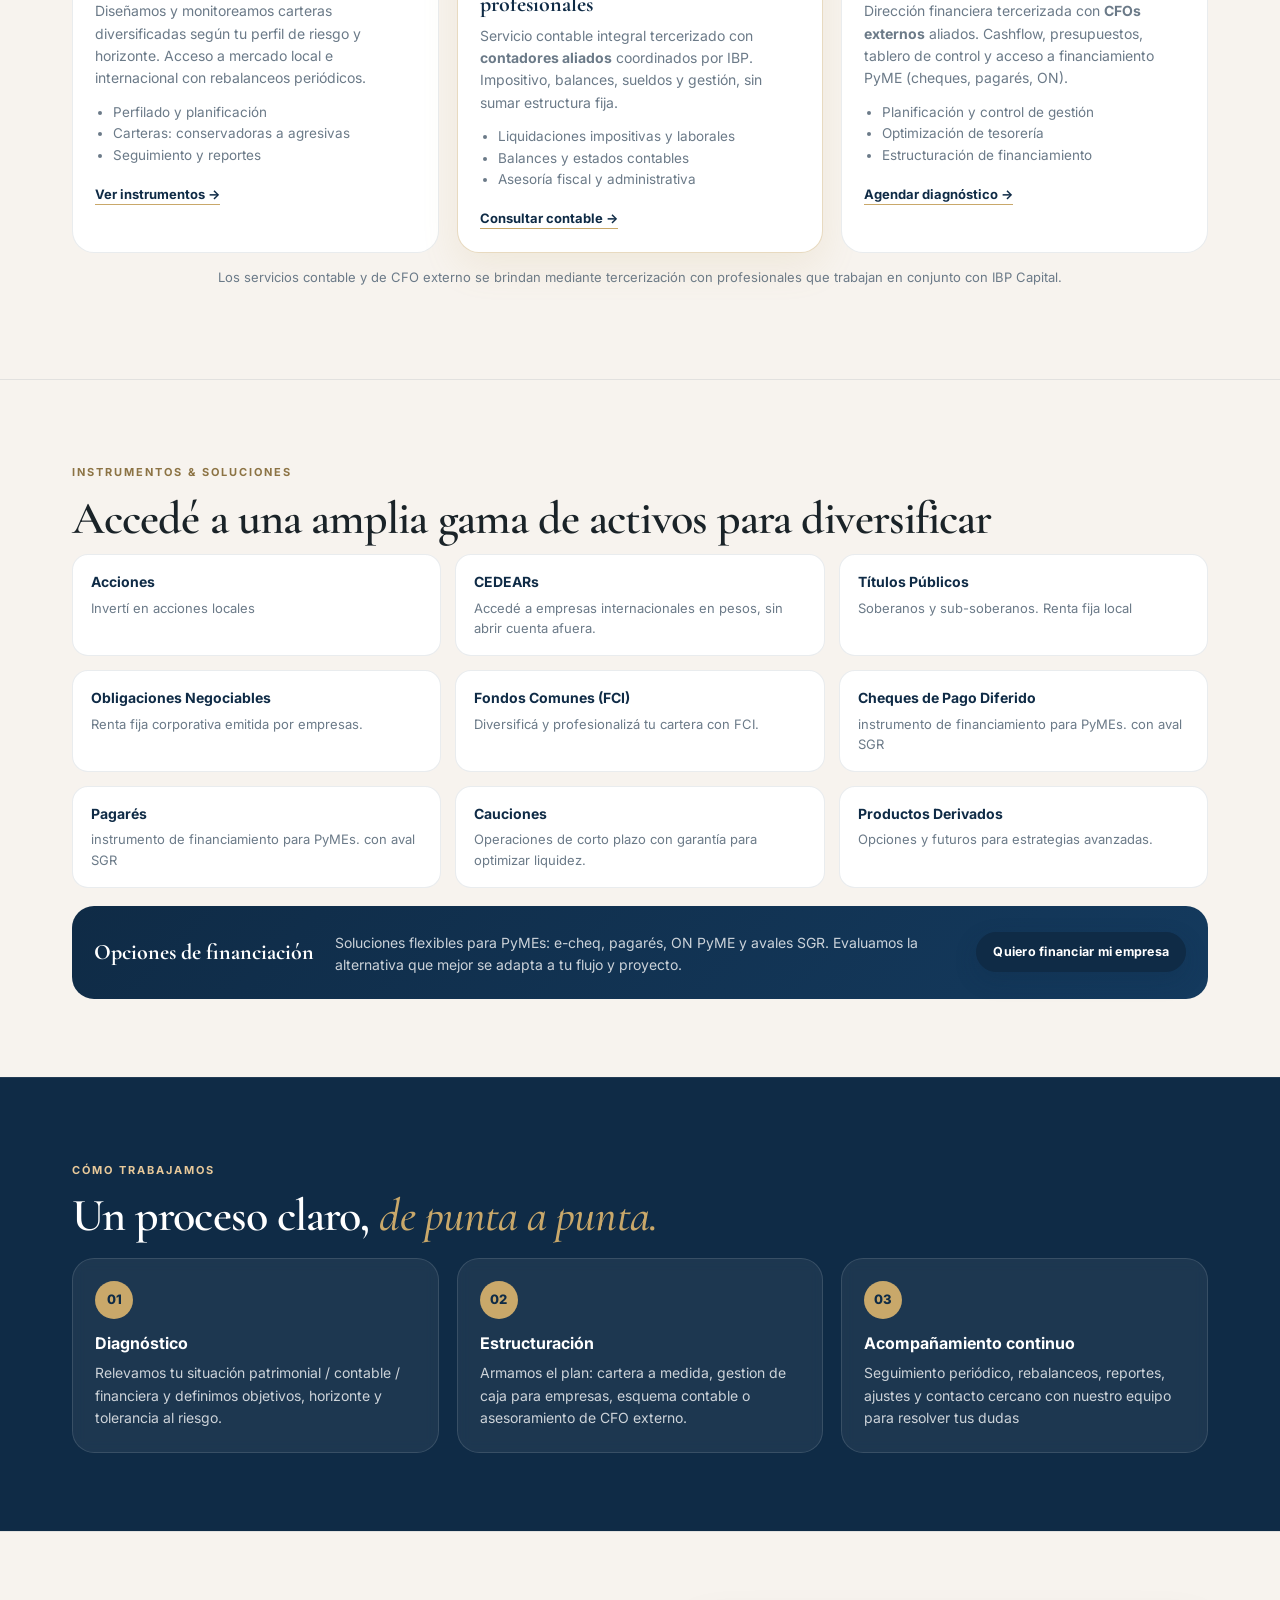
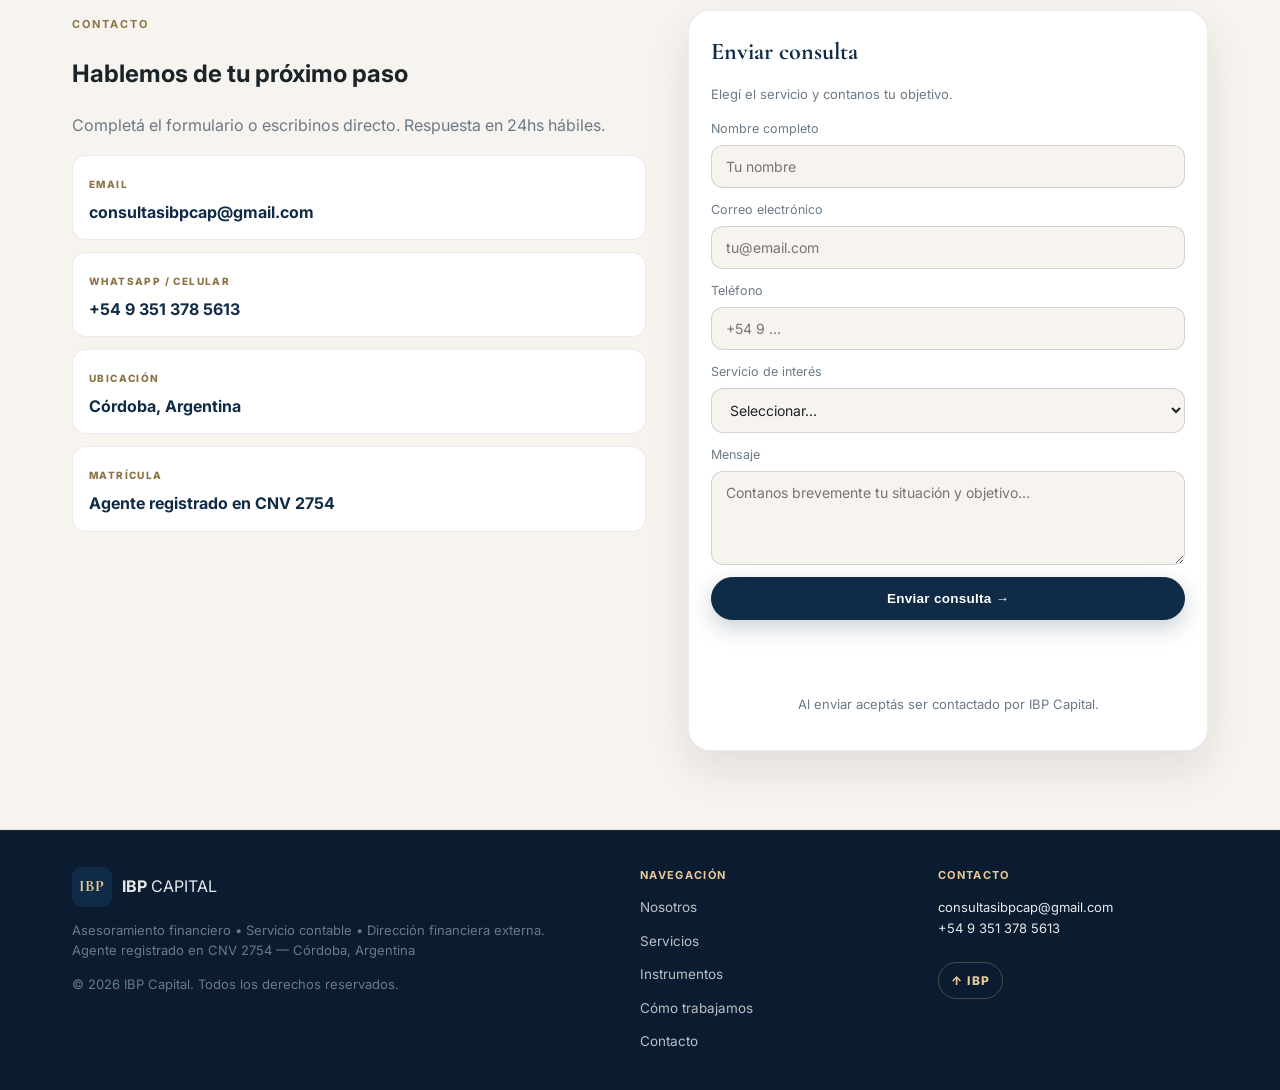
==== commit 8f3580ae: "revert: H1 hero a Invertí con sentido sin marca (como estaba antes)" ====
--- a/index.html
+++ b/index.html
@@ -62,7 +62,7 @@
       <div>
         <!-- EDITABLE: Hero -->
         <p class="eyebrow reveal">Asesoramiento financiero • Servicio contable • Dirección financiera externa</p>
-        <h1 class="reveal d1">IBP Capital — Invertí con sentido.<br><span>Crecé con confianza.</span></h1>
+        <h1 class="reveal d1">Invertí con sentido.<br><span>Crecé con confianza.</span></h1>
         <p class="hero-sub reveal d2">En IBP Capital planificamos tu crecimiento financiero de forma consciente y personalizada. Carteras de inversión a medida para todo tipo de inversor. Servicios contables y CFO externo para tu empresa con profesionales aliados.</p>
         <div class="hero-actions reveal d3">
           <a href="#contacto" class="btn btn-navy">Agendar reunión →</a>
